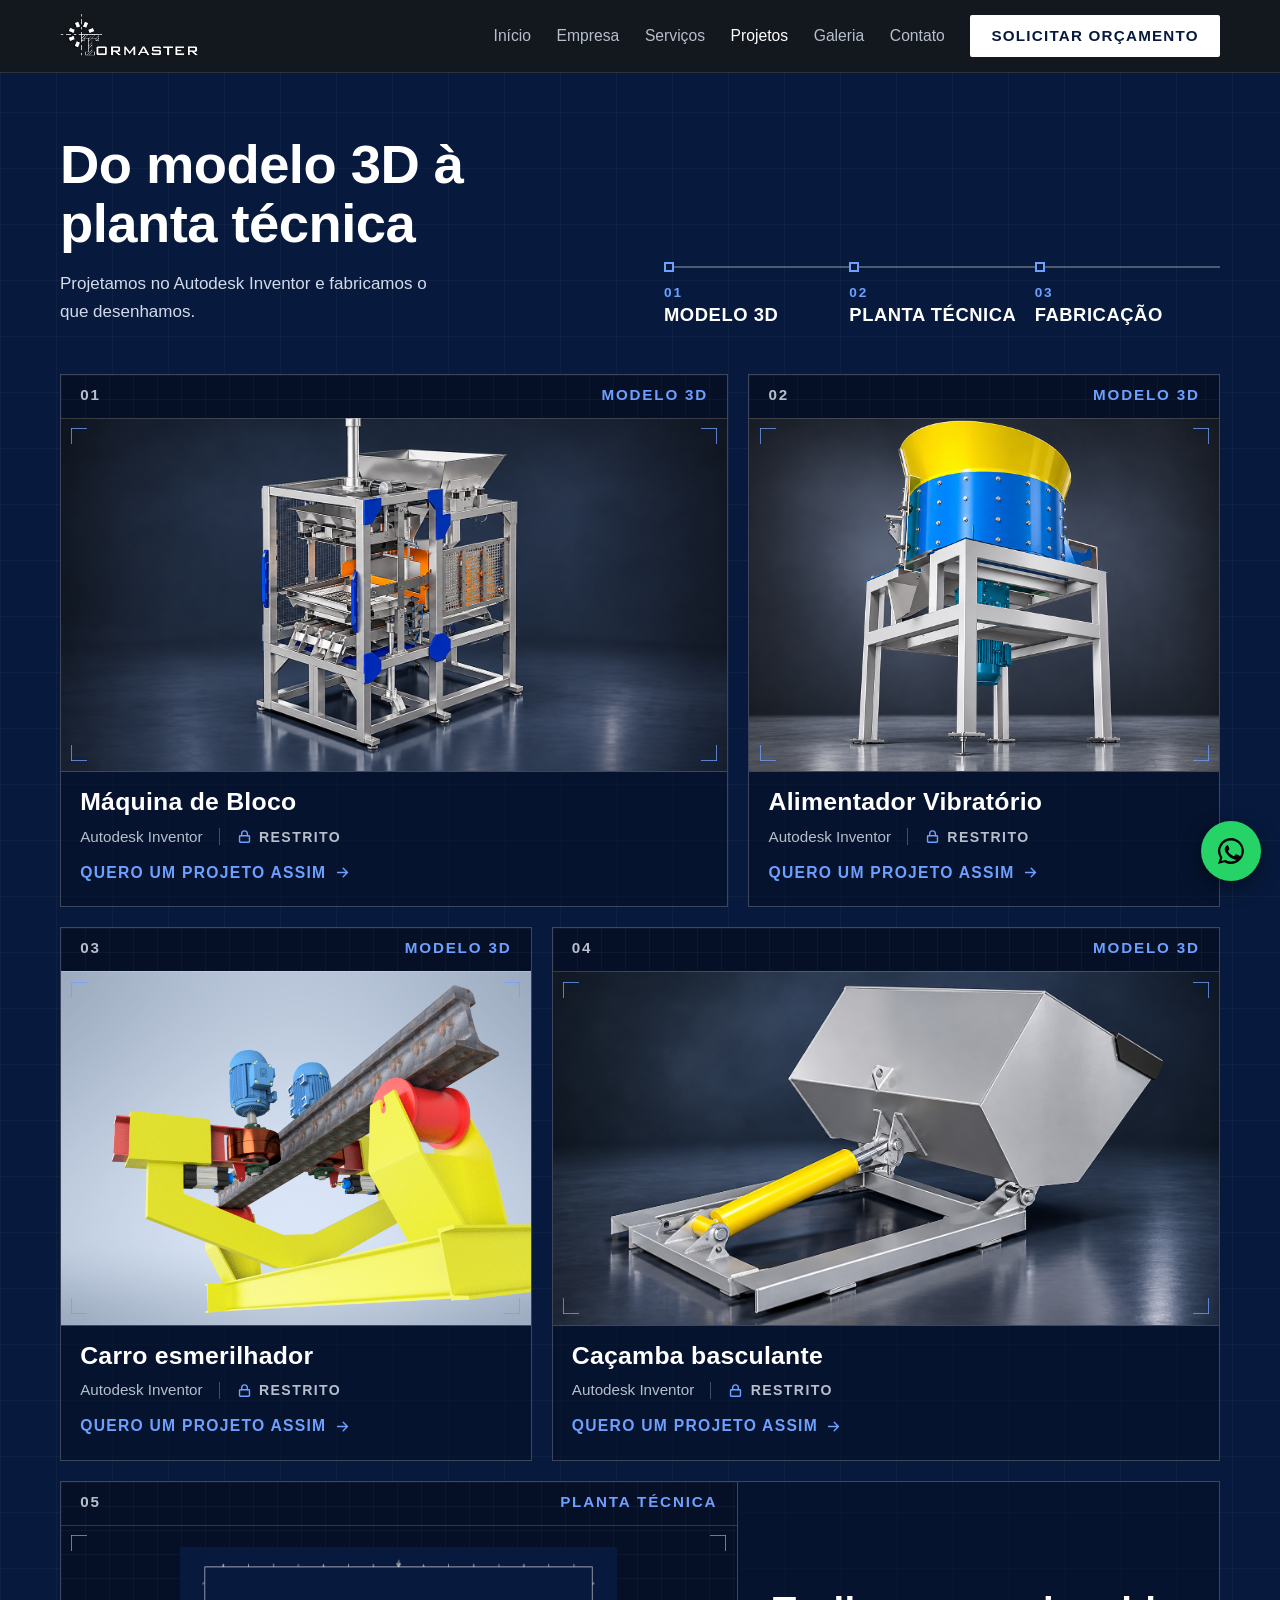
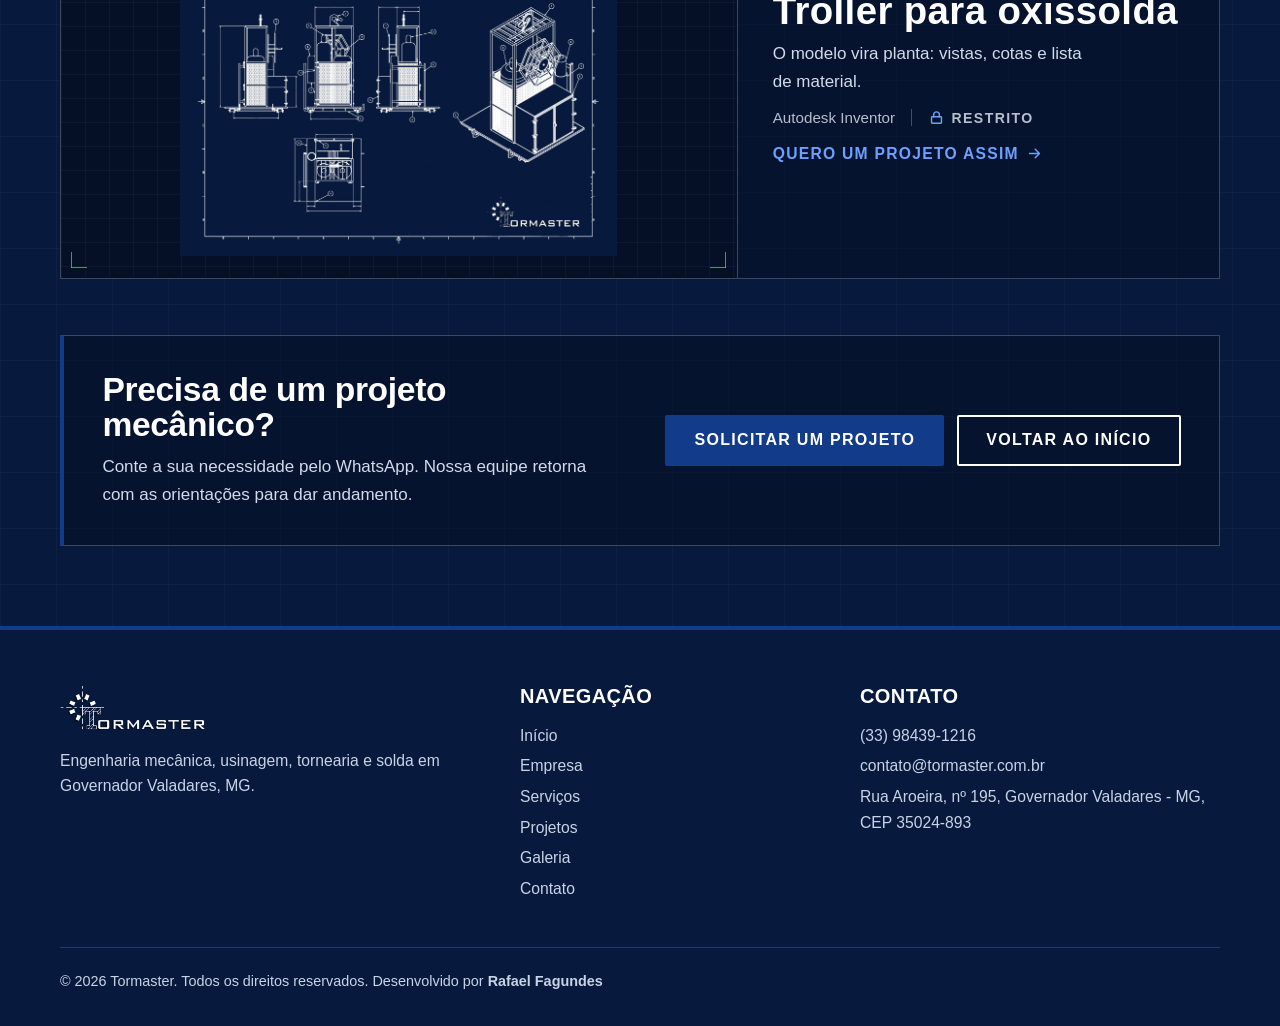
==== projetos.html @ 1d33e73b "fix: name projeto" ====
<!DOCTYPE html>
<html lang="pt-BR">

<head>
    <meta charset="utf-8">
    <meta name="viewport" content="width=device-width,initial-scale=1,viewport-fit=cover">
    <title>Projetos | TORMASTER</title>
    <meta name="description"
        content="Projetos mecânicos da Tormaster desenvolvidos no Autodesk Inventor, do modelo 3D à planta técnica e à fabricação. Veja exemplos e solicite o seu projeto pelo WhatsApp.">
    <meta name="robots" content="noimageindex">
    <meta name="theme-color" content="#0a1f44">
    <meta property="og:title" content="Projetos | TORMASTER">
    <meta property="og:description" content="Do modelo 3D à planta técnica: projetos mecânicos desenvolvidos e fabricados pela Tormaster em Governador Valadares, MG.">
    <meta property="og:type" content="website">
    <link rel="icon" href="favicon.ico?v=3" sizes="any">
    <link rel="icon" type="image/png" sizes="32x32" href="favicon-32.png?v=3">
    <link rel="apple-touch-icon" href="apple-touch-icon.png?v=3">
    <link rel="stylesheet" href="assets/style.css">
</head>

<body class="pg-proj">
    <header>
        <div class="wrap bar"><a class="logo" href="index.html" aria-label="TORMASTER, início"><img
                    src="assets/img/logo_tm.png" alt="TORMASTER" id="logoTM" class="logo-img" decoding="async"></a> <button class="burger"
                aria-label="Abrir menu" aria-expanded="false" aria-controls="menu"><span></span></button>
            <nav id="menu" aria-label="Principal">
                <ul>
                    <li><a href="index.html#inicio">Início</a></li>
                    <li><a href="index.html#empresa">Empresa</a></li>
                    <li><a href="index.html#servicos">Serviços</a></li>
                    <li><a href="projetos.html" aria-current="page" style="color:#fff">Projetos</a></li>
                    <li><a href="index.html#galeria">Galeria</a></li>
                    <li><a href="index.html#contato">Contato</a></li>
                    <li><a class="btn" href="https://wa.me/5533984391216" target="_blank" rel="noopener">Solicitar
                            orçamento</a></li>
                </ul>
            </nav>
        </div>
    </header>
    <main>
        <div class="wrap">
            <section class="abertura">
                <div>
                    <h1>Do modelo 3D à planta técnica</h1>
                    <p>Projetamos no Autodesk Inventor e fabricamos o que desenhamos.</p>
                </div>
                <ol class="etapas" aria-label="Etapas do projeto">
                    <li><span>01</span>Modelo 3D</li>
                    <li><span>02</span>Planta técnica</li>
                    <li><span>03</span>Fabricação</li>
                </ol>
            </section>

            <section class="vitrine" aria-label="Projetos desenvolvidos">
            <article class="pj larga" style="--i:0">
                <div class="vista cobre">
                    <img src="assets/projetos/maquina-processamento.png"
                        alt="Modelo 3D renderizado de uma máquina de processamento em aço inox, com funil, peneira vibratória e atuadores pneumáticos, em estrutura com cantoneiras azuis"
                        width="1672" height="941" decoding="async" draggable="false">
                    <span class="n">01</span>
                    <span class="tipo">Modelo 3D</span>
                    <span class="escudo"></span>
                </div>
                <div class="pj-info">
                    <h2>Máquina de Bloco</h2>
                    <p class="meta">Autodesk Inventor<span class="tranca"><svg viewBox="0 0 24 24" aria-hidden="true"><rect x="5" y="11" width="14" height="9" rx="1" /><path d="M8 11V8a4 4 0 0 1 8 0v3" /></svg>Restrito</span></p>
                    <a class="cta" href="https://wa.me/5533984391216?text=Ol%C3%A1%21%20Vi%20o%20projeto%20%22M%C3%A1quina%20de%20processamento%22%20no%20site%20da%20Tormaster%20e%20gostaria%20de%20um%20projeto%20parecido." target="_blank" rel="noopener">Quero um projeto assim<svg viewBox="0 0 24 24" aria-hidden="true"><path d="M5 12h14M13 6l6 6-6 6" /></svg></a>
                </div>
            </article>
            <article class="pj estreita" style="--i:1">
                <div class="vista cobre">
                    <img src="assets/projetos/alimentador-vibratorio.png"
                        alt="Modelo 3D renderizado de um alimentador vibratório: corpo azul com borda amarela sobre uma estrutura de aço, com motor elétrico embaixo"
                        width="1375" height="1144" decoding="async" draggable="false" style="object-position:center 25%">
                    <span class="n">02</span>
                    <span class="tipo">Modelo 3D</span>
                    <span class="escudo"></span>
                </div>
                <div class="pj-info">
                    <h2>Alimentador Vibratório</h2>
                    <p class="meta">Autodesk Inventor<span class="tranca"><svg viewBox="0 0 24 24" aria-hidden="true"><rect x="5" y="11" width="14" height="9" rx="1" /><path d="M8 11V8a4 4 0 0 1 8 0v3" /></svg>Restrito</span></p>
                    <a class="cta" href="https://wa.me/5533984391216?text=Ol%C3%A1%21%20Vi%20o%20projeto%20%22Alimentador%20vibrat%C3%B3rio%22%20no%20site%20da%20Tormaster%20e%20gostaria%20de%20um%20projeto%20parecido." target="_blank" rel="noopener">Quero um projeto assim<svg viewBox="0 0 24 24" aria-hidden="true"><path d="M5 12h14M13 6l6 6-6 6" /></svg></a>
                </div>
            </article>
            <article class="pj estreita" style="--i:2">
                <div class="vista cobre">
                    <img src="assets/projetos/carro-esmerilhador4.png"
                        alt="Modelo 3D renderizado do carro esmerilhador: estrutura amarela com dois motores elétricos azuis sobre um trilho de aço"
                        width="1600" height="1200" loading="lazy" decoding="async" draggable="false">
                    <span class="n">03</span>
                    <span class="tipo">Modelo 3D</span>
                    <span class="escudo"></span>
                </div>
                <div class="pj-info">
                    <h2>Carro esmerilhador</h2>
                    <p class="meta">Autodesk Inventor<span class="tranca"><svg viewBox="0 0 24 24" aria-hidden="true"><rect x="5" y="11" width="14" height="9" rx="1" /><path d="M8 11V8a4 4 0 0 1 8 0v3" /></svg>Restrito</span></p>
                    <a class="cta" href="https://wa.me/5533984391216?text=Ol%C3%A1%21%20Vi%20o%20projeto%20%22Carro%20esmerilhador%22%20no%20site%20da%20Tormaster%20e%20gostaria%20de%20um%20projeto%20parecido." target="_blank" rel="noopener">Quero um projeto assim<svg viewBox="0 0 24 24" aria-hidden="true"><path d="M5 12h14M13 6l6 6-6 6" /></svg></a>
                </div>
            </article>
            <article class="pj larga" style="--i:3">
                <div class="vista cobre">
                    <img src="assets/projetos/cacamba-basculante.png"
                        alt="Modelo 3D renderizado de uma caçamba basculante em aço inox, inclinada por um cilindro hidráulico amarelo sobre uma base de perfis"
                        width="1607" height="979" loading="lazy" decoding="async" draggable="false">
                    <span class="n">04</span>
                    <span class="tipo">Modelo 3D</span>
                    <span class="escudo"></span>
                </div>
                <div class="pj-info">
                    <h2>Caçamba basculante</h2>
                    <p class="meta">Autodesk Inventor<span class="tranca"><svg viewBox="0 0 24 24" aria-hidden="true"><rect x="5" y="11" width="14" height="9" rx="1" /><path d="M8 11V8a4 4 0 0 1 8 0v3" /></svg>Restrito</span></p>
                    <a class="cta" href="https://wa.me/5533984391216?text=Ol%C3%A1%21%20Vi%20o%20projeto%20%22Ca%C3%A7amba%20basculante%22%20no%20site%20da%20Tormaster%20e%20gostaria%20de%20um%20projeto%20parecido." target="_blank" rel="noopener">Quero um projeto assim<svg viewBox="0 0 24 24" aria-hidden="true"><path d="M5 12h14M13 6l6 6-6 6" /></svg></a>
                </div>
            </article>
            <article class="pj destaque" style="--i:4">
                <div class="vista contem">
                    <img src="assets/projetos/trole-desenho.jpg"
                        alt="Folha de desenho técnico de um troller para oxissolda, com os dados reservados"
                        width="1100" height="777" loading="lazy" decoding="async" draggable="false">
                    <span class="n">05</span>
                    <span class="tipo">Planta técnica</span>
                    <span class="escudo"></span>
                </div>
                <div class="pj-info">
                    <h2>Troller para oxissolda</h2>
                    <p class="txt">O modelo vira planta: vistas, cotas e lista de material.</p>
                    <p class="meta">Autodesk Inventor<span class="tranca"><svg viewBox="0 0 24 24" aria-hidden="true"><rect x="5" y="11" width="14" height="9" rx="1" /><path d="M8 11V8a4 4 0 0 1 8 0v3" /></svg>Restrito</span></p>
                    <a class="cta" href="https://wa.me/5533984391216?text=Ol%C3%A1%21%20Vi%20o%20projeto%20%22Troller%20para%20oxissolda%22%20no%20site%20da%20Tormaster%20e%20gostaria%20de%20um%20projeto%20parecido." target="_blank" rel="noopener">Quero um projeto assim<svg viewBox="0 0 24 24" aria-hidden="true"><path d="M5 12h14M13 6l6 6-6 6" /></svg></a>
                </div>
            </article>
            </section>

            <section class="pedido">
                <div>
                    <h2>Precisa de um projeto mecânico?</h2>
                    <p>Conte a sua necessidade pelo WhatsApp. Nossa equipe retorna com as orientações para dar andamento.</p>
                </div>
                <div class="acoes"><a class="btn azul"
                        href="https://wa.me/5533984391216?text=Ol%C3%A1!%20Gostaria%20de%20solicitar%20um%20projeto%20mec%C3%A2nico."
                        target="_blank" rel="noopener">Solicitar um projeto</a> <a class="btn vazio"
                        href="index.html">Voltar ao início</a></div>
            </section>
        </div>
    </main>
    <footer>
        <div class="wrap">
            <div class="rod">
                <div><a class="logo" href="index.html" aria-label="TORMASTER, início"><img src="assets/img/logo_tm.png" alt="TORMASTER" class="logo-img" loading="lazy" decoding="async"></a>
                    <p style="margin-top:1rem">Engenharia mecânica, usinagem, tornearia e solda em Governador Valadares,
                        MG.</p>
                </div>
                <div>
                    <h3>Navegação</h3>
                    <ul>
                        <li><a href="index.html#inicio">Início</a></li>
                        <li><a href="index.html#empresa">Empresa</a></li>
                        <li><a href="index.html#servicos">Serviços</a></li>
                        <li><a href="projetos.html">Projetos</a></li>
                        <li><a href="index.html#galeria">Galeria</a></li>
                        <li><a href="index.html#contato">Contato</a></li>
                    </ul>
                </div>
                <div>
                    <h3>Contato</h3>
                    <ul>
                        <li><a href="tel:+5533984391216">(33) 98439-1216</a></li>
                        <li><a href="mailto:contato@tormaster.com.br">contato@tormaster.com.br</a></li>
                        <li>Rua Aroeira, nº 195, Governador Valadares - MG, CEP 35024-893</li>
                    </ul>
                </div>
            </div>
            <div class="dir">© <span id="ano">2026</span> Tormaster. Todos os direitos reservados. Desenvolvido por <a
                    href="https://fagundes.dev.br" target="_blank" rel="noopener"><strong>Rafael Fagundes</strong></a>
            </div>
        </div>
    </footer><a class="flut" href="https://wa.me/5533984391216" target="_blank" rel="noopener"
        aria-label="Conversar pelo WhatsApp"><svg viewBox="0 0 32 32" aria-hidden="true">
            <path
                d="M16 3a13 13 0 0 0-11 19.8L3 29l6.4-1.7A13 13 0 1 0 16 3zm0 2.4a10.6 10.6 0 1 1-5.4 19.7l-.4-.2-3.8 1 1-3.7-.3-.4A10.6 10.6 0 0 1 16 5.4zm-4 5.3c-.3 0-.7.1-1 .5-.4.4-1.300 1.300-1.300 3.100s1.300 3.600 1.500 3.800c.2.300 2.600 4.100 6.400 5.600 3.200 1.200 3.800 1 4.500.9.700-.1 2.200-.9 2.500-1.800.3-.9.3-1.600.2-1.800-.1-.2-.4-.3-.8-.5l-2.600-1.200c-.3-.1-.6-.2-.9.200l-1.100 1.400c-.2.300-.5.300-.9.100-.4-.2-1.700-.6-3.200-2-1.200-1-2-2.300-2.200-2.700-.2-.4 0-.6.200-.8l.6-.7c.2-.2.200-.4.400-.6.100-.3.100-.5 0-.7l-1.200-2.900c-.3-.7-.6-.6-.9-.6z" />
        </svg></a>
    <script>
        // Menu mobile
        const nav = document.getElementById('menu'), bg = document.querySelector('.burger');
        bg.onclick = () => bg.setAttribute('aria-expanded', nav.classList.toggle('aberto'));
        nav.querySelectorAll('a').forEach(a => a.addEventListener('click', () => {
            nav.classList.remove('aberto'); bg.setAttribute('aria-expanded', 'false');
        }));

        // Ano no rodapé
        document.getElementById('ano').textContent = new Date().getFullYear();

        // Proteção das imagens do projeto: bloqueia menu de contexto, arrastar, seleção e atalhos de salvar/imprimir
        document.querySelectorAll('.vista').forEach(box => ['contextmenu', 'dragstart', 'selectstart', 'copy'].forEach(ev => box.addEventListener(ev, e => e.preventDefault())));
        document.addEventListener('keydown', e => {
            if ((e.ctrlKey || e.metaKey) && ['s', 'p', 'u'].includes(e.key.toLowerCase())) e.preventDefault();
        });
    </script>
</body>

</html>
---- assets/style.css ----
:root {
    --azul: #0a2a66;
    --azul2: #123b8a;
    --azul-escuro: #071a3d;
    --chumbo: #15181d;
    --chumbo2: #1d2128;
    --linha: #2c323c;
    --branco: #FFFFFF;
    --suave: #b7bfcc;
    --wpp: #25d366;
    color-scheme: dark;
    box-sizing: border-box;
    padding-top: env(safe-area-inset-top, 0);
    padding-bottom: env(safe-area-inset-bottom, 0)
}

html {
    scroll-behavior: smooth;
    scroll-padding-top: calc(76px + env(safe-area-inset-top, 0px))
}

*,
::after,
::before {
    box-sizing: inherit
}

body {
    margin: 0;
    background: var(--chumbo);
    color: var(--branco);
    font: 400 1.0625rem/1.65 Barlow, "Segoe UI", Roboto, Arial, sans-serif;
    -webkit-font-smoothing: antialiased;
    overflow-x: clip
}

.logo,
h1,
h2,
h3 {
    font-family: "Barlow Condensed", "Arial Narrow", Impact, sans-serif;
    text-transform: uppercase;
    letter-spacing: .02em;
    line-height: 1.05;
    margin: 0
}

a {
    color: inherit
}

:focus-visible {
    outline: #6ea0ff solid 3px;
    outline-offset: 3px
}

.wrap {
    width: min(1160px, 100% - 2.5rem);
    margin-inline: auto
}

section {
    padding: 5.5rem 0
}

.btn {
    display: inline-flex;
    align-items: center;
    gap: .6rem;
    padding: .95rem 1.7rem;
    font: 700 1rem/1 "Barlow Condensed", "Arial Narrow", sans-serif;
    text-transform: uppercase;
    letter-spacing: .08em;
    text-decoration: none;
    border: 2px solid var(--branco);
    color: var(--azul-escuro);
    background: var(--branco);
    border-radius: 2px;
    cursor: pointer;
    transition: background .2s, color .2s
}

.btn:hover {
    background: 0 0;
    color: var(--branco)
}

.btn.azul {
    background: var(--azul2);
    border-color: var(--azul2);
    color: var(--branco)
}

.btn.azul:hover {
    background: 0 0;
    border-color: var(--branco)
}

.btn.vazio {
    background: 0 0;
    color: var(--branco)
}

.btn.vazio:hover {
    background: var(--branco);
    color: var(--azul-escuro)
}

header {
    position: fixed;
    inset: 0 0 auto;
    z-index: 50;
    padding-top: env(safe-area-inset-top, 0);
    background: rgba(21, 24, 29, .92);
    backdrop-filter: blur(8px);
    border-bottom: 1px solid var(--linha)
}


.bar {
    display: flex;
    align-items: center;
    justify-content: space-between;
    height: 72px
}

/* Logomarca: dimensionada pela altura, sem depender da largura do contêiner */
.bar {
    gap: 1rem
}

.bar .logo {
    flex: 0 1 auto;
    min-width: 0
}

.logo-img,
#logoTM {
    display: block;
    height: clamp(30px, 4.2vw, 44px);
    width: auto;
    max-width: min(62vw, 260px);
    object-fit: contain
}

footer .logo-img {
    height: clamp(34px, 3.6vw, 46px)
}

.placa .logo-placa {
    height: clamp(36px, 4vw, 52px);
    max-width: 100%
}

nav ul {
    display: flex;
    gap: clamp(1rem, 2vw, 2rem);
    list-style: none;
    margin: 0;
    padding: 0;
    align-items: center
}

nav a {
    text-decoration: none;
    font-weight: 500;
    font-size: .98rem;
    color: var(--suave);
    transition: color .2s
}

nav a:hover {
    color: var(--branco)
}

nav .btn {
    color: var(--azul-escuro);
    padding: .7rem 1.2rem;
    font-size: .95rem
}

nav .btn:hover {
    color: var(--branco)
}

.burger {
    display: none;
    background: 0 0;
    border: 1px solid var(--linha);
    color: var(--branco);
    width: 46px;
    height: 46px;
    border-radius: 2px;
    cursor: pointer
}

.burger span,
.burger span::after,
.burger span::before {
    display: block;
    width: 20px;
    height: 2px;
    background: currentColor;
    margin: auto;
    position: relative
}

.burger span::after,
.burger span::before {
    content: "";
    position: absolute;
    left: 0
}

.burger span::before {
    top: -6px
}

.burger span::after {
    top: 6px
}

#inicio {
    min-height: min(100svh, 780px);
    display: grid;
    align-items: center;
    padding: 8rem 0 4.5rem;
    background-color: var(--azul-escuro);
    background-image: linear-gradient(rgba(255, 255, 255, .035) 1px, transparent 1px), linear-gradient(90deg, rgba(255, 255, 255, .035) 1px, transparent 1px);
    background-size: 56px 56px;
    border-bottom: 1px solid var(--linha)
}

.hero-g {
    display: grid;
    grid-template-columns: minmax(0, 1.1fr) minmax(0, .9fr);
    gap: 3.5rem;
    align-items: center
}

#inicio h1 {
    font-family: Barlow, "Segoe UI", Roboto, Arial, sans-serif;
    text-transform: none;
    font-size: clamp(2rem, 3.8vw, 3.1rem);
    font-weight: 700;
    line-height: 1.12;
    letter-spacing: -.015em
}

#inicio h1 span {
    display: block;
    color: var(--suave);
    font-weight: 500
}

#inicio p {
    max-width: 46ch;
    font-size: 1.1rem;
    color: #d3dbea;
    margin: 1.3rem 0 2rem
}

#inicio p .m {
    display: none
}

.hero-cta {
    display: flex;
    flex-wrap: wrap;
    gap: .8rem
}

.tags {
    display: flex;
    flex-wrap: wrap;
    gap: .4rem 1.6rem;
    margin: 2.6rem 0 0;
    padding: 1.1rem 0 0;
    border-top: 1px solid #1f3a73;
    list-style: none;
    color: var(--suave);
    font-size: .95rem
}

.desenho {
    width: 100%;
    height: auto;
    stroke: #fff;
    fill: none;
    stroke-width: 1.4;
    stroke-linejoin: round
}

.desenho .fino {
    stroke-opacity: .5;
    stroke-width: 1
}

.desenho text {
    fill: #fff;
    stroke: none;
    font-family: Barlow, "Segoe UI", Arial, sans-serif
}

/* único efeito: o desenho é traçado uma vez ao carregar */
.desenho .tr {
    stroke-dasharray: 1;
    animation: traca 2.2s cubic-bezier(.6, 0, .2, 1) backwards
}

.desenho .fino,
.desenho .cota {
    animation: aparece .8s 1.2s backwards
}

@keyframes traca {
    from {
        stroke-dashoffset: 1
    }
}

@keyframes aparece {
    from {
        opacity: 0
    }
}

@media(max-width:900px) {
    .hero-g {
        grid-template-columns: minmax(0, 1fr);
        gap: 2rem
    }

    #inicio {
        padding: 6.5rem 0 3rem;
        min-height: 0
    }

    #inicio p {
        font-size: 1.05rem;
        margin: 1rem 0 1.6rem
    }

    #inicio p .d,
    .hero-cta .vazio,
    .tags {
        display: none
    }

    #inicio p .m {
        display: inline
    }

    .hero-cta .btn {
        width: 100%;
        justify-content: center
    }

    .desenho {
        max-width: 480px
    }
}

.tit {
    margin-bottom: 3rem;
    max-width: 640px
}

.tit h2 {
    font-size: clamp(1.8rem, 3.2vw, 2.5rem);
    font-weight: 700
}

.tit h2::after {
    content: "";
    display: block;
    width: 64px;
    height: 4px;
    background: var(--azul2);
    margin-top: 1rem
}

#empresa {
    background: var(--chumbo2);
    border-block: 1px solid var(--linha)
}

.cols {
    display: grid;
    grid-template-columns: 1.1fr .9fr;
    gap: 4rem;
    align-items: center
}

.cols p {
    color: var(--suave);
    max-width: 60ch
}

.cols p:first-of-type {
    color: var(--branco);
    font-size: 1.2rem
}

.placa {
    border: 1px solid var(--linha);
    background: var(--azul-escuro);
    padding: 2.2rem;
    position: relative
}

.placa::before {
    content: "";
    position: absolute;
    inset: 10px;
    border: 1px solid var(--azul2);
    pointer-events: none
}

.placa b {
    font: 800 2.6rem/1 "Barlow Condensed", sans-serif;
    letter-spacing: .1em;
    display: block
}

.placa span {
    color: var(--suave);
    display: block;
    margin-top: .8rem
}

.grade {
    display: grid;
    grid-template-columns: repeat(5, 1fr);
    gap: 1.25rem
}

.card {
    background: var(--chumbo2);
    border: 1px solid var(--linha);
    padding: 2rem 1.6rem;
    transition: border-color .2s, transform .2s
}

.card:hover {
    border-color: var(--azul2);
    transform: translateY(-4px)
}

.card svg {
    width: 48px;
    height: 48px;
    color: var(--branco);
    stroke: currentColor;
    transition: color .3s, filter .3s;
    fill: none;
    stroke-width: 1.6;
    stroke-linecap: round;
    stroke-linejoin: round;
    margin-bottom: 1.3rem
}

.card h3 {
    font-size: 1.6rem;
    font-weight: 700;
    margin-bottom: .6rem
}

.card p {
    margin: 0;
    color: var(--suave);
    font-size: 1rem
}

/* Serviços: ícones animados. Mexem sozinhos; no hover o cartão "acende" */
@keyframes giro {
    to {
        transform: rotate(360deg)
    }
}

@keyframes rola {
    to {
        transform: translateY(4.67px)
    }
}

@keyframes avanca {
    from {
        transform: translateX(-12px)
    }

    to {
        transform: translateX(4px)
    }
}

@keyframes faisca {
    0% {
        opacity: 1;
        transform: translateY(0)
    }

    100% {
        opacity: 0;
        transform: translateY(-7px)
    }
}

@keyframes pulsa {
    from {
        opacity: .6;
        transform: scale(.65)
    }

    to {
        opacity: 1;
        transform: scale(1.3)
    }
}

@keyframes traco {
    0% {
        stroke-dashoffset: 1;
        opacity: 0
    }

    4% {
        opacity: 1
    }

    35%,
    80% {
        stroke-dashoffset: 0;
        opacity: 1
    }

    96% {
        opacity: 1
    }

    100% {
        stroke-dashoffset: -1;
        opacity: 0
    }
}

.ico-fresa .fresa {
    transform-origin: 24px 24px;
    animation: giro 12s linear infinite
}

.ico-torno .rolo {
    animation: rola 1.1s linear infinite
}

.ico-torno .bit {
    animation: avanca 5s ease-in-out infinite alternate
}

.ico-solda .sp {
    animation: faisca 1.3s ease-out infinite;
    animation-delay: var(--d)
}

.ico-solda .arco {
    transform-box: fill-box;
    transform-origin: center;
    animation: pulsa .5s ease-in-out infinite alternate
}

.ico-eng .a {
    transform-origin: 18.1px 19.2px;
    animation: giro 18s linear infinite
}

.ico-eng .b {
    transform-origin: 31.9px 30.8px;
    animation: giro 14.4s linear infinite reverse
}

.ico-proj .tr {
    stroke-dasharray: 1;
    stroke-linecap: butt;
    animation: traco 7s ease-in-out infinite
}

.ico-proj .t2 {
    animation-delay: .5s
}

.ico-proj .t3 {
    animation-delay: 1s
}

/* Serviços: entrada animada dos cards ao rolar (estilo tema WordPress) */
.grade .card {
    position: relative;
    overflow: hidden;
    transition: transform .4s, border-color .3s, background .3s, box-shadow .3s
}

.grade .card:nth-child(1) { --d: 0s }
.grade .card:nth-child(2) { --d: .12s }
.grade .card:nth-child(3) { --d: .24s }
.grade .card:nth-child(4) { --d: .36s }
.grade .card:nth-child(5) { --d: .48s }

.grade .card.rev {
    opacity: 0;
    transform: none
}

.grade .card.rev.on {
    opacity: 1;
    animation-duration: 1s;
    animation-delay: var(--d);
    animation-timing-function: cubic-bezier(.22, 1, .36, 1);
    animation-fill-mode: backwards
}

.grade .card:nth-child(1).on { animation-name: entraEsq }
.grade .card:nth-child(2).on { animation-name: entraZoom }
.grade .card:nth-child(3).on { animation-name: entraGira }
.grade .card:nth-child(4).on { animation-name: entraSalta }
.grade .card:nth-child(5).on { animation-name: entraDir }

@keyframes entraEsq {
    from { opacity: 0; transform: translateX(-70px) rotate(-5deg) }
}

@keyframes entraDir {
    from { opacity: 0; transform: translateX(70px) rotate(5deg) }
}

@keyframes entraZoom {
    from { opacity: 0; transform: scale(.55) }
}

@keyframes entraGira {
    from { opacity: 0; transform: perspective(800px) rotateX(-75deg) translateY(30px) }
}

@keyframes entraSalta {
    0% { opacity: 0; transform: translateY(90px) }
    60% { opacity: 1; transform: translateY(-16px) }
    80% { transform: translateY(6px) }
}

/* ícone com "pop" e textos subindo logo depois do card */
.grade .card.on svg {
    animation: pop .8s cubic-bezier(.34, 1.56, .64, 1) backwards;
    animation-delay: calc(var(--d) + .45s)
}

.grade .card.on h3,
.grade .card.on p {
    animation: sobe .7s cubic-bezier(.22, 1, .36, 1) backwards
}

.grade .card.on h3 { animation-delay: calc(var(--d) + .6s) }
.grade .card.on p { animation-delay: calc(var(--d) + .75s) }

@keyframes pop {
    from { opacity: 0; transform: scale(.2) rotate(-90deg) }
}

@keyframes sobe {
    from { opacity: 0; transform: translateY(16px) }
}

/* barra azul que cresce no topo + brilho que atravessa o card */
.grade .card::before {
    content: "";
    position: absolute;
    inset: 0 0 auto;
    height: 3px;
    background: linear-gradient(90deg, var(--azul2), #6ea0ff);
    transform: scaleX(0);
    transform-origin: left;
    transition: transform .5s
}

.grade .card.on::before {
    transform: scaleX(.22);
    transition-delay: calc(var(--d) + .5s)
}

.grade .card.on:hover::before {
    transform: scaleX(1);
    transition-delay: 0s
}

.grade .card::after {
    content: "";
    position: absolute;
    top: 0;
    left: 0;
    width: 40%;
    height: 100%;
    background: linear-gradient(100deg, transparent, rgba(255, 255, 255, .14), transparent);
    transform: translateX(-160%) skewX(-20deg);
    pointer-events: none
}

.grade .card.on::after {
    animation: brilho 1.2s ease-out backwards;
    animation-delay: calc(var(--d) + .8s)
}

.grade .card.on:hover::after {
    animation: brilho2 .9s ease-out
}

@keyframes brilho {
    from { transform: translateX(-160%) skewX(-20deg) }
    to { transform: translateX(420%) skewX(-20deg) }
}

@keyframes brilho2 {
    from { transform: translateX(-160%) skewX(-20deg) }
    to { transform: translateX(420%) skewX(-20deg) }
}

@media(max-width:960px) {
    .grade .card:nth-child(n) { --d: 0s }
}

.grade .card.on:hover {
    transform: translateY(-4px);
    background: #19212d;
    box-shadow: 0 0 0 1px rgba(110, 160, 255, .35), 0 14px 34px rgba(18, 59, 138, .35)
}

.card:hover svg {
    color: #6ea0ff;
    filter: drop-shadow(0 0 6px rgba(110, 160, 255, .75))
}

#projetos {
    background: var(--azul-escuro);
    border-block: 1px solid #1f3a73
}

.proj {
    display: grid;
    grid-template-columns: minmax(0, 1fr) minmax(0, .8fr);
    gap: 4rem;
    align-items: center
}

.proj p {
    color: #d3dbea;
    max-width: 54ch;
    margin: 0 0 1.8rem;
    font-size: 1.1rem
}

.entregas {
    list-style: none;
    margin: 0 0 2.2rem;
    padding: 0;
    display: grid;
    gap: 1rem
}

.entregas li {
    position: relative;
    padding: 0 0 1rem 2rem;
    border-bottom: 1px solid #1f3a73
}

.entregas li::before {
    content: "";
    position: absolute;
    left: 0;
    top: .72em;
    width: .95rem;
    height: 2px;
    background: #6ea0ff
}

.entregas b {
    display: block;
    font-weight: 600
}

.entregas small {
    display: block;
    color: var(--suave);
    font-size: .95rem
}

.comp {
    position: relative;
    aspect-ratio: 3/4;
    overflow: hidden;
    border: 1px solid #1f3a73;
    background: #050f26;
    --p: 50%;
    user-select: none
}

.comp img {
    position: absolute;
    inset: 0;
    width: 100%;
    height: 100%;
    object-fit: cover;
    display: block;
    pointer-events: none
}

.comp .topo {
    clip-path: inset(0 calc(100% - var(--p)) 0 0)
}

.alca {
    position: absolute;
    top: 0;
    bottom: 0;
    left: var(--p);
    width: 2px;
    background: #fff;
    transform: translateX(-1px);
    pointer-events: none
}

.alca::after {
    content: "\2039 \203A";
    position: absolute;
    top: 50%;
    left: 50%;
    width: 46px;
    height: 46px;
    margin: -23px;
    border-radius: 50%;
    background: var(--azul2);
    border: 2px solid #fff;
    display: grid;
    place-items: center;
    font: 700 1.4rem/1 Arial, sans-serif;
    color: #fff;
    box-shadow: 0 4px 14px rgba(0, 0, 0, .5)
}

.comp input {
    position: absolute;
    inset: 0;
    width: 100%;
    height: 100%;
    margin: 0;
    opacity: 0;
    cursor: ew-resize;
    touch-action: pan-y
}

.comp:focus-within {
    outline: #6ea0ff solid 3px;
    outline-offset: 3px
}

.tg {
    position: absolute;
    bottom: .8rem;
    padding: .4rem .7rem;
    background: rgba(7, 26, 61, .9);
    border: 1px solid #1f3a73;
    font: 700 .85rem/1 "Barlow Condensed", "Arial Narrow", sans-serif;
    letter-spacing: .1em;
    text-transform: uppercase;
    pointer-events: none
}

.tg.e {
    left: .8rem
}

.tg.d {
    right: .8rem
}

.leg {
    color: var(--suave);
    font-size: .92rem;
    margin: .9rem 0 0
}

.specs {
    display: grid;
    grid-template-columns: repeat(3, minmax(0, 1fr));
    gap: 1.25rem;
    margin-top: 4rem
}

.specs div {
    border: 1px solid #1f3a73;
    background: rgba(255, 255, 255, .03);
    padding: 1.6rem
}

.specs b {
    display: block;
    font: 700 3.2rem/1 "Barlow Condensed", "Arial Narrow", sans-serif
}

.specs b small {
    font-size: 1.4rem;
    margin-left: .4rem;
    color: var(--suave);
    font-weight: 500
}

.specs span {
    display: block;
    margin-top: .6rem;
    color: var(--suave);
    font-size: .98rem
}

@media(max-width:900px) {
    .proj {
        grid-template-columns: minmax(0, 1fr);
        gap: 2.5rem
    }

    .comp {
        max-width: 520px
    }

    .specs {
        grid-template-columns: minmax(0, 1fr);
        margin-top: 3rem
    }
}

#galeria {
    background: var(--chumbo2);
    border-block: 1px solid var(--linha)
}

/* Galeria: mosaico em linhas (cada foto na sua proporção) */
.mosaico {
    --h: clamp(110px, 16vw, 240px);
    display: flex;
    flex-wrap: wrap;
    gap: .4rem
}

.mosaico::after {
    content: "";
    flex-grow: 1000000
}

.mosaico .foto {
    flex-grow: calc(var(--r) * 100);
    flex-basis: calc(var(--r) * var(--h));
    min-width: 0;
    display: block;
    margin: 0;
    padding: 0;
    border: 1px solid var(--linha);
    border-radius: 2px;
    background: var(--azul-escuro);
    line-height: 0;
    overflow: hidden;
    cursor: zoom-in
}

.mosaico .foto[hidden],
.gal-mais [hidden] {
    display: none
}

.mosaico .foto img {
    display: block;
    width: 100%;
    height: auto
}

.gal-mais {
    display: flex;
    justify-content: center;
    margin-top: 2rem
}

/* Visualizador de fotos */
#visor {
    position: fixed;
    inset: 0;
    width: 100%;
    height: 100%;
    max-width: none;
    max-height: none;
    margin: 0;
    background: #05080e
}

#visor[open] {
    display: grid;
    grid-template-rows: minmax(0, 1fr) auto
}

#visor::backdrop {
    background: #05080e
}

#visor .palco {
    position: relative;
    min-height: 0;
    margin: clamp(.5rem, 2vw, 1.75rem) clamp(.5rem, 2vw, 1.75rem) 0;
    touch-action: pan-y
}

/* a foto preenche a área e se ajusta por inteiro (object-fit), qualquer que seja o tamanho do arquivo */
#visor .palco img {
    position: absolute;
    inset: 0;
    width: 100%;
    height: 100%;
    max-width: none;
    max-height: none;
    object-fit: contain;
    background: none;
    user-select: none;
    -webkit-user-drag: none
}

#visor .barra {
    display: flex;
    align-items: center;
    justify-content: space-between;
    gap: 1rem;
    padding: .75rem clamp(.5rem, 2vw, 1.75rem) calc(.75rem + env(safe-area-inset-bottom, 0px))
}

#visor .contagem {
    color: var(--suave);
    font-size: .95rem;
    font-variant-numeric: tabular-nums
}

#visor .controles {
    display: flex;
    gap: .25rem
}

#visor .controles button {
    display: grid;
    place-items: center;
    width: 44px;
    height: 44px;
    padding: 0;
    background: 0 0;
    color: var(--branco);
    border: 1px solid var(--linha);
    border-radius: 2px;
    cursor: pointer;
    transition: background .2s
}

#visor .controles button:hover {
    background: var(--chumbo2)
}

#visor .controles svg {
    width: 20px;
    height: 20px;
    fill: none;
    stroke: currentColor;
    stroke-width: 2;
    stroke-linecap: round;
    stroke-linejoin: round
}

#visor .controles .sep {
    width: .75rem
}

dialog {
    border: 0;
    background: 0 0;
    padding: 0;
    max-width: min(1280px, 96vw);
    color: var(--branco)
}

dialog::backdrop {
    background: rgba(5, 8, 14, .9)
}

dialog img {
    width: 100%;
    max-height: 82vh;
    object-fit: contain;
    display: block;
    background: var(--azul-escuro)
}

dialog .x {
    position: absolute;
    top: .6rem;
    right: .6rem;
    width: 44px;
    height: 44px;
    border: 0;
    border-radius: 2px;
    background: var(--branco);
    color: var(--azul-escuro);
    font-size: 1.5rem;
    cursor: pointer
}

.nota {
    color: var(--suave);
    font-size: .95rem;
    margin-top: 1.2rem
}

.contato {
    display: grid;
    grid-template-columns: 1fr 1.2fr;
    gap: 3rem
}

.lista {
    list-style: none;
    margin: 0 0 2rem;
    padding: 0;
    display: grid;
    gap: 1.4rem
}

.lista li {
    display: grid;
    grid-template-columns: 28px 1fr;
    gap: 1rem;
    align-items: start
}

.lista svg {
    width: 26px;
    height: 26px;
    stroke: #6ea0ff;
    fill: none;
    stroke-width: 1.8;
    stroke-linecap: round;
    stroke-linejoin: round;
    margin-top: .2rem
}

.lista small {
    display: block;
    color: var(--suave);
    font-size: .9rem
}

.lista a {
    text-decoration: none;
    overflow-wrap: anywhere
}

.lista a:hover {
    text-decoration: underline
}

.acoes {
    display: flex;
    flex-wrap: wrap;
    gap: .8rem
}

.mapa {
    border: 1px solid var(--linha);
    min-height: 380px;
    background: var(--azul-escuro)
}

.mapa iframe {
    width: 100%;
    height: 100%;
    min-height: 380px;
    border: 0;
    display: block
}

footer {
    background: var(--azul-escuro);
    padding: 3.5rem 0 2rem;
    border-top: 4px solid var(--azul2)
}

.rod {
    display: grid;
    grid-template-columns: 1.4fr 1fr 1.2fr;
    gap: 2.5rem
}

footer h3 {
    font-size: 1.25rem;
    margin-bottom: 1rem
}

footer li,
footer p {
    color: #c9d3e6;
    font-size: .98rem;
    margin: .3rem 0
}

footer ul {
    list-style: none;
    padding: 0;
    margin: 0
}

footer a {
    text-decoration: none
}

footer a:hover {
    text-decoration: underline
}

.dir {
    margin-top: 2.5rem;
    padding-top: 1.4rem;
    border-top: 1px solid #1f3a73;
    color: #c9d3e6;
    font-size: .9rem
}

.flut {
    position: fixed;
    right: 1.2rem;
    bottom: calc(1.2rem + env(safe-area-inset-bottom, 0px));
    z-index: 60;
    width: 60px;
    height: 60px;
    border-radius: 50%;
    background: var(--wpp);
    display: grid;
    place-items: center;
    box-shadow: 0 6px 20px rgba(0, 0, 0, .45);
    transition: transform .2s
}

.flut:hover {
    transform: scale(1.08)
}

.flut svg {
    width: 32px;
    height: 32px;

}

.rev {
    opacity: 0;
    transform: translateY(18px);
    transition: opacity .7s, transform .7s
}

.rev.on {
    opacity: 1;
    transform: none
}



@media(max-width:960px) {
    .grade {
        grid-template-columns: repeat(2, minmax(0, 1fr))
    }

    .cols,
    .contato {
        grid-template-columns: minmax(0, 1fr);
        gap: 2.5rem
    }

    .rod {
        grid-template-columns: repeat(2, minmax(0, 1fr))
    }
}

@media(max-width:1020px) {
    .burger {
        display: block
    }

    nav {
        position: absolute;
        top: 100%;
        left: 0;
        right: 0;
        background: var(--chumbo);
        border-bottom: 1px solid var(--linha);
        display: none
    }

    nav.aberto {
        display: block
    }

    nav ul {
        flex-direction: column;
        align-items: stretch;
        gap: 0;
        padding: .5rem 1.25rem 1.25rem
    }

    nav li a {
        display: block;
        padding: .9rem 0;
        border-bottom: 1px solid var(--linha)
    }

    nav li:last-child a {
        border: 2px solid var(--branco);
        text-align: center;
        margin-top: 1rem
    }
}

@media(max-width:600px) {
    section {
        padding: 4rem 0
    }

    .grade,
    .rod {
        grid-template-columns: minmax(0, 1fr)
    }

    .mapa,
    .mapa iframe {
        min-height: 300px
    }

    footer {
        padding-bottom: 6rem
    }

    .lista a,
    footer a {
        display: inline-block;
        padding: .65rem 0
    }

    .logo {
        min-height: 44px
    }

    .placa {
        padding: 1.6rem
    }

    .placa b {
        font-size: 2rem
    }

    .btn {
        width: 100%;
        justify-content: center
    }

    .acoes {
        flex-direction: column
    }
}

@media(prefers-reduced-motion:reduce) {
    * {
        animation: none !important;
        transition: none !important;
        scroll-behavior: auto !important
    }

    .rev {
        opacity: 1;
        transform: none
    }
}

/* ===== Página de Projetos: vitrine ===== */
.pg-proj {
    background-color: var(--azul-escuro);
    background-image: linear-gradient(rgba(255, 255, 255, .03) 1px, transparent 1px), linear-gradient(90deg, rgba(255, 255, 255, .03) 1px, transparent 1px);
    background-size: 56px 56px
}

.pg-proj main {
    padding: 8.5rem 0 5rem
}

.pg-proj section {
    padding: 0
}

@keyframes assenta {
    from {
        opacity: 0;
        transform: translateY(12px)
    }
}

/* Abertura: título + etapas */
.abertura {
    display: grid;
    grid-template-columns: minmax(0, 1fr) minmax(0, 1fr);
    gap: 3rem;
    align-items: end;
    margin-bottom: 3rem
}

.abertura h1 {
    text-transform: none;
    font-weight: 600;
    font-size: clamp(2rem, 4.4vw, 3.4rem);
    line-height: 1.08;
    letter-spacing: -.01em
}

.abertura p {
    margin: 1rem 0 0;
    color: #d3dbea;
    max-width: 40ch
}

.etapas {
    list-style: none;
    margin: 0;
    padding: 0;
    display: grid;
    grid-template-columns: repeat(3, minmax(0, 1fr))
}

.etapas li {
    position: relative;
    padding: 1.1rem 1rem 0 0;
    border-top: 2px solid rgba(255, 255, 255, .28);
    font: 600 1.15rem/1.1 "Barlow Condensed", "Arial Narrow", sans-serif;
    text-transform: uppercase;
    letter-spacing: .03em;
    white-space: nowrap
}

.etapas li::before {
    content: "";
    position: absolute;
    top: -6px;
    left: 0;
    width: 10px;
    height: 10px;
    background: var(--azul-escuro);
    border: 2px solid #6ea0ff
}

.etapas li span {
    display: block;
    margin-bottom: .3rem;
    font-size: .85rem;
    letter-spacing: .14em;
    color: #6ea0ff
}

/* Vitrine: grade assimétrica (7/5 e 5/7) */
.vitrine {
    display: grid;
    grid-template-columns: repeat(12, minmax(0, 1fr));
    gap: 1.25rem
}

.pj {
    grid-column: span 6;
    display: flex;
    flex-direction: column;
    background: rgba(5, 15, 38, .6);
    border: 1px solid rgba(255, 255, 255, .22);
    transition: border-color .3s, box-shadow .3s;
    animation: assenta .8s both;
    animation-delay: calc(var(--i, 0) * .12s + .1s)
}

.pj.larga {
    grid-column: span 7
}

.pj.estreita {
    grid-column: span 5
}

.pj:hover {
    border-color: #6ea0ff;
    box-shadow: 0 0 0 1px rgba(110, 160, 255, .3), 0 16px 40px rgba(2, 10, 30, .5)
}

/* Área da imagem (protegida): a foto/planta aparece inteira, sem cortes */
.vista {
    position: relative;
    height: clamp(250px, 31vw, 410px);
    background-color: #050f26;
    background-image: linear-gradient(rgba(255, 255, 255, .035) 1px, transparent 1px), linear-gradient(90deg, rgba(255, 255, 255, .035) 1px, transparent 1px);
    background-size: 24px 24px;
    overflow: hidden;
    user-select: none;
    -webkit-user-select: none;
    -webkit-touch-callout: none
}

.vista img {
    position: absolute;
    inset: 0;
    inset: 2.7rem 0 0;
    width: 100%;
    height: calc(100% - 2.7rem);
    padding: clamp(.8rem, 2vw, 1.4rem);
    object-fit: contain;
    pointer-events: none;
    -webkit-user-drag: none;
    transition: transform .6s
}

.vista.cobre img {
    padding: 0;
    object-fit: cover
}

.pj:hover .vista img {
    transform: scale(1.03)
}

/* marcas de canto, como numa folha de desenho */
.vista::before {
    --c: rgba(110, 160, 255, .75);
    --l: 16px;
    content: "";
    position: absolute;
    inset: 3.35rem .65rem .65rem;
    z-index: 2;
    pointer-events: none;
    background:
        linear-gradient(var(--c), var(--c)) top left/var(--l) 1px no-repeat,
        linear-gradient(var(--c), var(--c)) top left/1px var(--l) no-repeat,
        linear-gradient(var(--c), var(--c)) top right/var(--l) 1px no-repeat,
        linear-gradient(var(--c), var(--c)) top right/1px var(--l) no-repeat,
        linear-gradient(var(--c), var(--c)) bottom left/var(--l) 1px no-repeat,
        linear-gradient(var(--c), var(--c)) bottom left/1px var(--l) no-repeat,
        linear-gradient(var(--c), var(--c)) bottom right/var(--l) 1px no-repeat,
        linear-gradient(var(--c), var(--c)) bottom right/1px var(--l) no-repeat
}

.vista::after {
    content: "";
    position: absolute;
    inset: 2.7rem 0 auto;
    height: 1px;
    background: rgba(255, 255, 255, .16);
    z-index: 2
}

.vista .n,
.vista .tipo {
    position: absolute;
    top: .75rem;
    z-index: 3;
    font: 600 .95rem/1 "Barlow Condensed", "Arial Narrow", sans-serif;
    letter-spacing: .12em;
    text-transform: uppercase
}

.vista .n {
    left: 1.2rem;
    color: var(--suave)
}

.vista .tipo {
    right: 1.2rem;
    color: #6ea0ff
}

.vista .escudo {
    position: absolute;
    inset: 0;
    z-index: 4
}

/* Card em destaque: ocupa a linha toda */
.pj.destaque {
    grid-column: 1/-1;
    display: grid;
    grid-template-columns: minmax(0, 7fr) minmax(0, 5fr)
}

.pj.destaque .pj-info {
    align-content: center;
    border-top: 0;
    border-left: 1px solid rgba(255, 255, 255, .22);
    padding: 2rem 2.2rem
}

.pj.destaque .pj-info h2 {
    font-size: clamp(1.8rem, 3vw, 2.4rem)
}

.pj-info .txt {
    flex: 1 0 100%;
    margin: 0;
    color: #d3dbea;
    max-width: 34ch
}

/* Legenda do card */
.pj-info {
    display: flex;
    flex-wrap: wrap;
    align-items: center;
    justify-content: space-between;
    gap: .55rem 1.2rem;
    padding: 1.05rem 1.2rem 1.15rem;
    border-top: 1px solid rgba(255, 255, 255, .22)
}

.pj-info h2 {
    flex: 1 0 100%;
    text-transform: none;
    font-weight: 600;
    font-size: 1.55rem;
    letter-spacing: .01em
}

.pj-info .meta {
    display: flex;
    flex-wrap: wrap;
    align-items: center;
    gap: .3rem 1rem;
    margin: 0;
    color: var(--suave);
    font-size: .95rem
}

.pj-info .tranca {
    display: inline-flex;
    align-items: center;
    gap: .4rem;
    padding-left: 1rem;
    border-left: 1px solid rgba(255, 255, 255, .25);
    font: 600 .88rem/1 "Barlow Condensed", "Arial Narrow", sans-serif;
    letter-spacing: .1em;
    text-transform: uppercase
}

.pj-info .tranca svg,
.pj-info .cta svg {
    width: 17px;
    height: 17px;
    flex: none;
    fill: none;
    stroke: #6ea0ff;
    stroke-width: 2;
    stroke-linecap: round;
    stroke-linejoin: round
}

.pj-info .cta {
    flex: 1 0 100%;
    display: inline-flex;
    align-items: center;
    gap: .45rem;
    font: 700 .98rem/1 "Barlow Condensed", "Arial Narrow", sans-serif;
    letter-spacing: .08em;
    text-transform: uppercase;
    text-decoration: none;
    color: #6ea0ff;
    padding: .4rem 0
}

.pj-info .cta svg {
    transition: transform .25s
}

.pj-info .cta:hover {
    color: #fff
}

.pj-info .cta:hover svg {
    transform: translateX(4px);
    stroke: #fff
}

/* Chamada final */
.pg-proj .pedido {
    display: grid;
    grid-template-columns: minmax(0, 1fr) auto;
    gap: 2rem 3rem;
    align-items: center;
    margin-top: 3.5rem;
    padding: 2.2rem 2.4rem;
    background: rgba(5, 15, 38, .6);
    border: 1px solid rgba(255, 255, 255, .22);
    border-left: 4px solid var(--azul2)
}

.pedido h2 {
    font-size: clamp(1.5rem, 2.8vw, 2.1rem);
    text-transform: none;
    font-weight: 600;
    letter-spacing: -.01em
}

.pedido p {
    margin: .7rem 0 0;
    color: #d3dbea;
    max-width: 52ch
}

.pedido .acoes {
    justify-content: flex-end
}

@media(max-width:900px) {
    .pg-proj main {
        padding-top: 7rem
    }

    .abertura,
    .pg-proj .pedido {
        grid-template-columns: minmax(0, 1fr)
    }

    .abertura {
        gap: 2rem
    }

    .pj,
    .pj.larga,
    .pj.estreita {
        grid-column: span 6
    }

    .vista {
        height: auto;
        aspect-ratio: 4/3
    }

    .pj.destaque {
        grid-template-columns: minmax(0, 1fr)
    }

    .pj.destaque .pj-info {
        border-left: 0;
        border-top: 1px solid rgba(255, 255, 255, .22);
        padding: 1.05rem 1.2rem 1.15rem
    }

    .pedido .acoes {
        justify-content: flex-start
    }
}

@media(max-width:640px) {

    .pj,
    .pj.larga,
    .pj.estreita {
        grid-column: 1/-1
    }

    .pg-proj .pedido {
        padding: 1.6rem 1.3rem
    }

    .etapas li {
        padding-right: .4rem;
        font-size: 1.02rem;
        white-space: normal
    }
}

@media print {
    .vista {
        display: none !important
    }
}
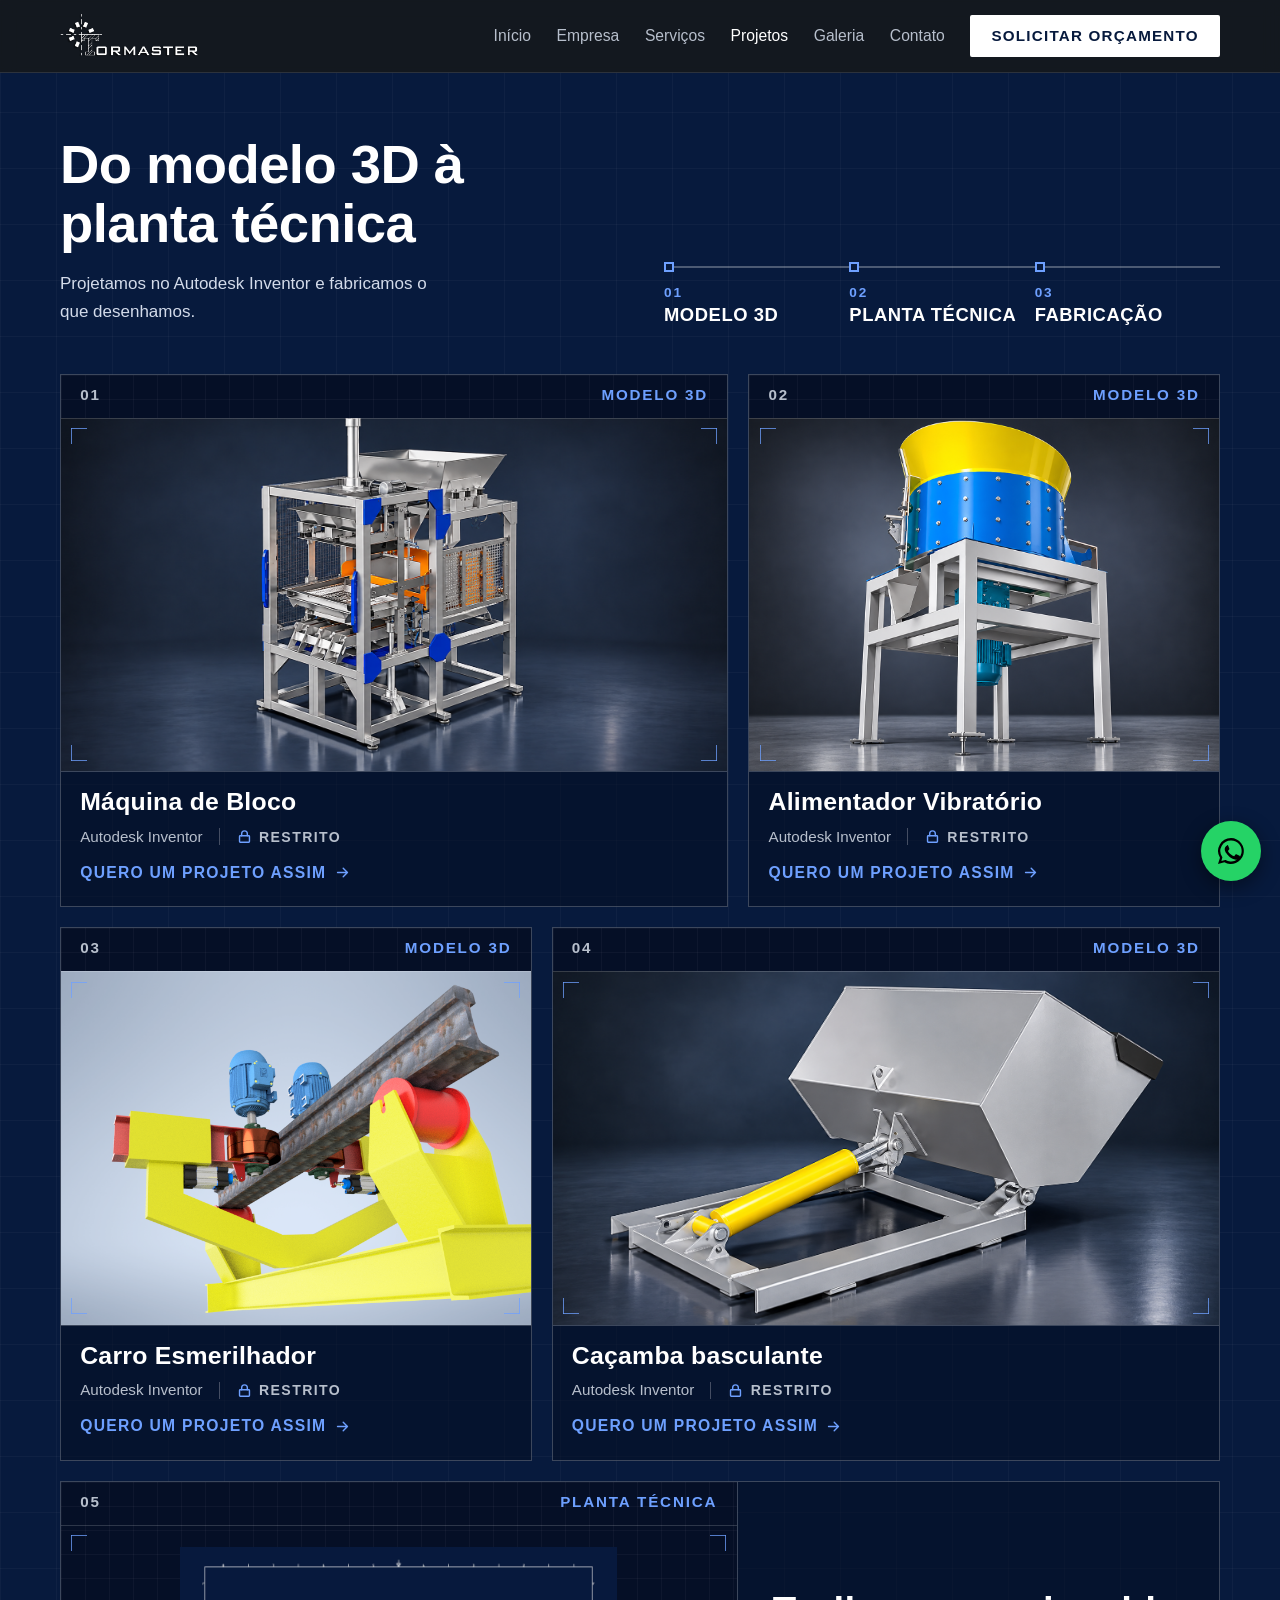
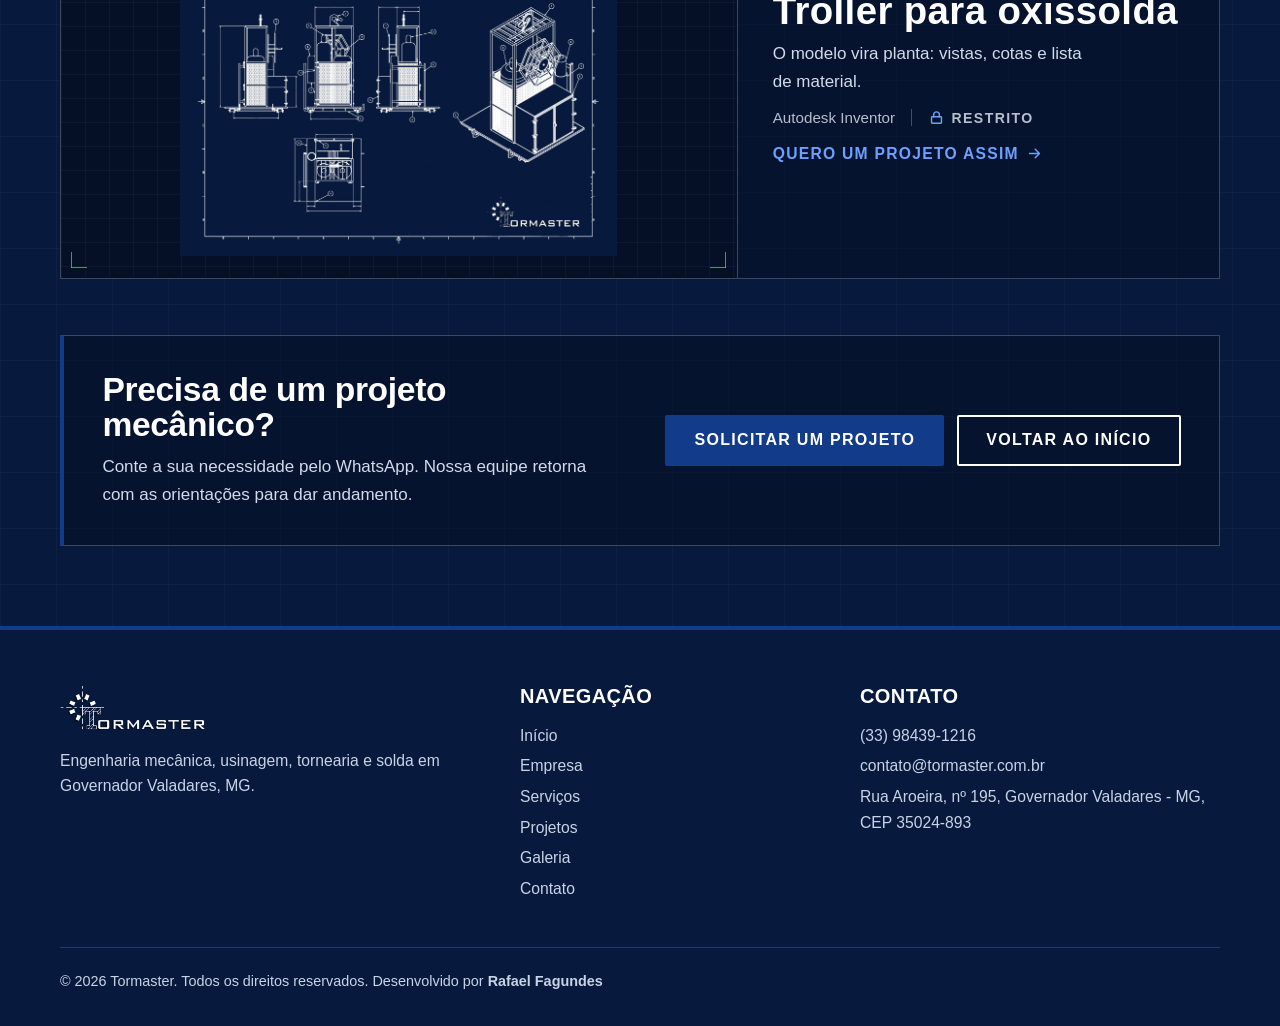
==== commit 02208be2: "fix: name projeto" ====
--- a/projetos.html
+++ b/projetos.html
@@ -92,7 +92,7 @@
                     <span class="escudo"></span>
                 </div>
                 <div class="pj-info">
-                    <h2>Carro esmerilhador</h2>
+                    <h2>Carro Esmerilhador</h2>
                     <p class="meta">Autodesk Inventor<span class="tranca"><svg viewBox="0 0 24 24" aria-hidden="true"><rect x="5" y="11" width="14" height="9" rx="1" /><path d="M8 11V8a4 4 0 0 1 8 0v3" /></svg>Restrito</span></p>
                     <a class="cta" href="https://wa.me/5533984391216?text=Ol%C3%A1%21%20Vi%20o%20projeto%20%22Carro%20esmerilhador%22%20no%20site%20da%20Tormaster%20e%20gostaria%20de%20um%20projeto%20parecido." target="_blank" rel="noopener">Quero um projeto assim<svg viewBox="0 0 24 24" aria-hidden="true"><path d="M5 12h14M13 6l6 6-6 6" /></svg></a>
                 </div>
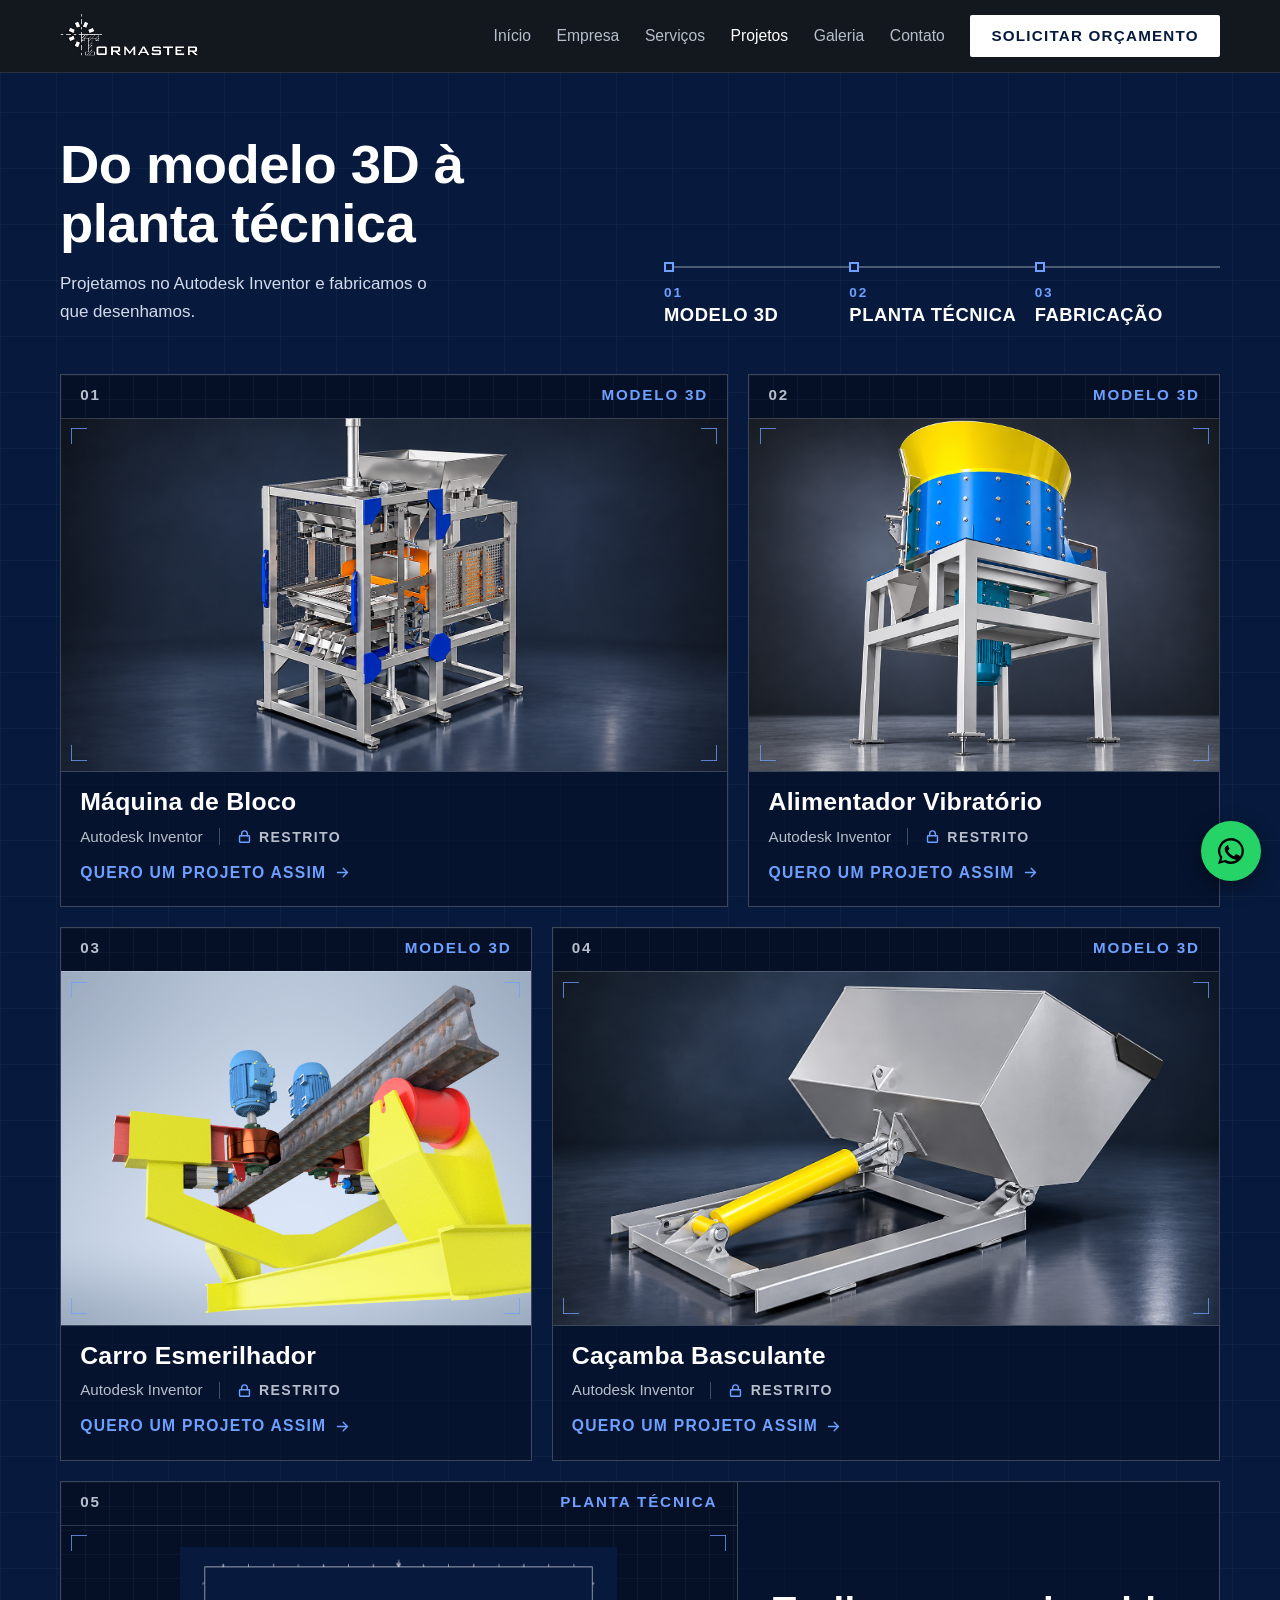
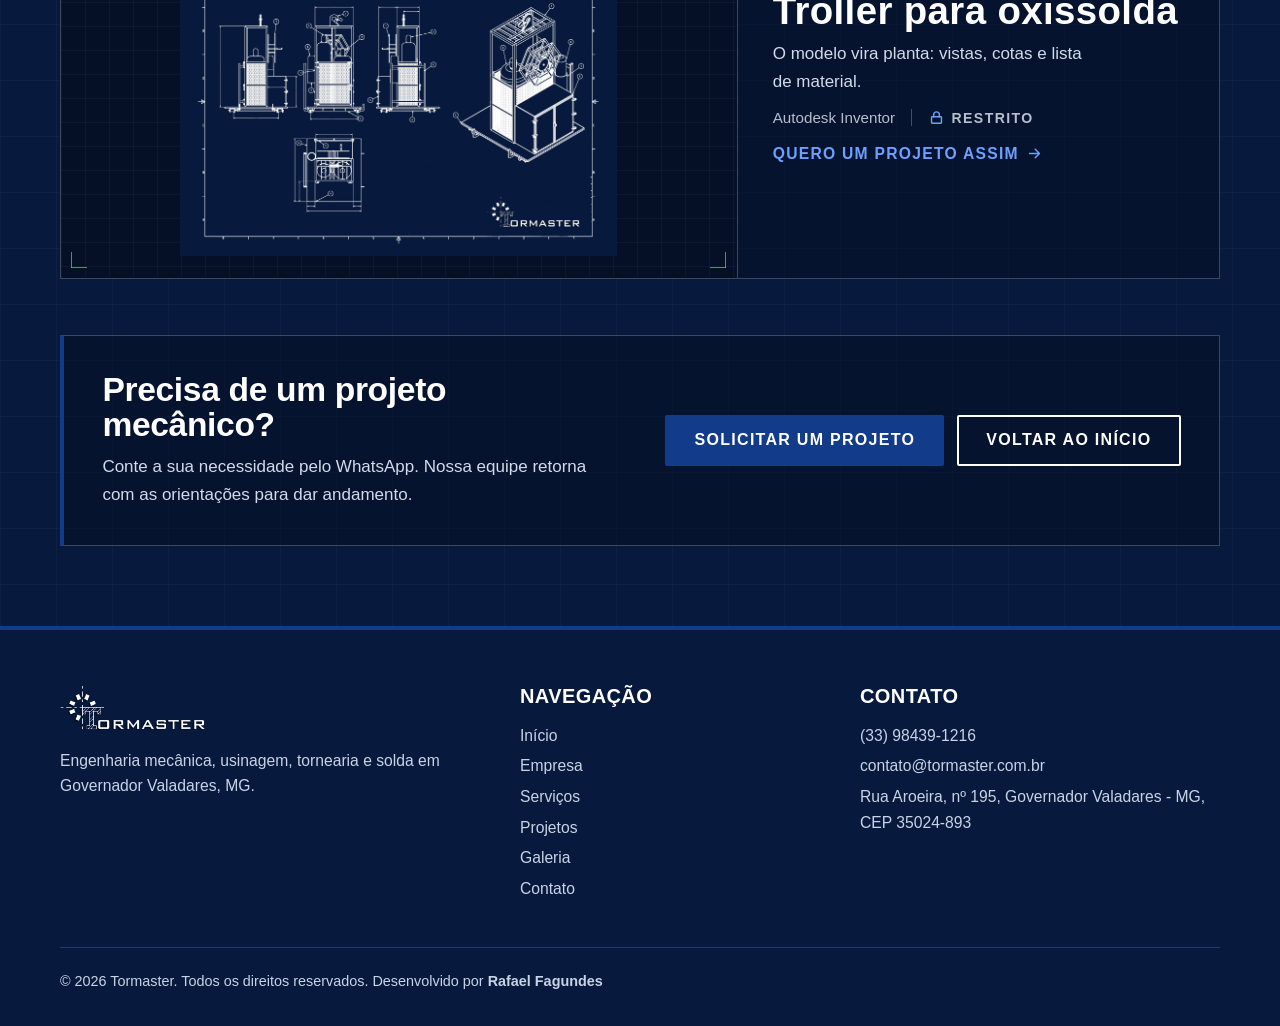
==== commit 43fcd957: "fix: name projeto" ====
--- a/projetos.html
+++ b/projetos.html
@@ -107,7 +107,7 @@
                     <span class="escudo"></span>
                 </div>
                 <div class="pj-info">
-                    <h2>Caçamba basculante</h2>
+                    <h2>Caçamba Basculante</h2>
                     <p class="meta">Autodesk Inventor<span class="tranca"><svg viewBox="0 0 24 24" aria-hidden="true"><rect x="5" y="11" width="14" height="9" rx="1" /><path d="M8 11V8a4 4 0 0 1 8 0v3" /></svg>Restrito</span></p>
                     <a class="cta" href="https://wa.me/5533984391216?text=Ol%C3%A1%21%20Vi%20o%20projeto%20%22Ca%C3%A7amba%20basculante%22%20no%20site%20da%20Tormaster%20e%20gostaria%20de%20um%20projeto%20parecido." target="_blank" rel="noopener">Quero um projeto assim<svg viewBox="0 0 24 24" aria-hidden="true"><path d="M5 12h14M13 6l6 6-6 6" /></svg></a>
                 </div>
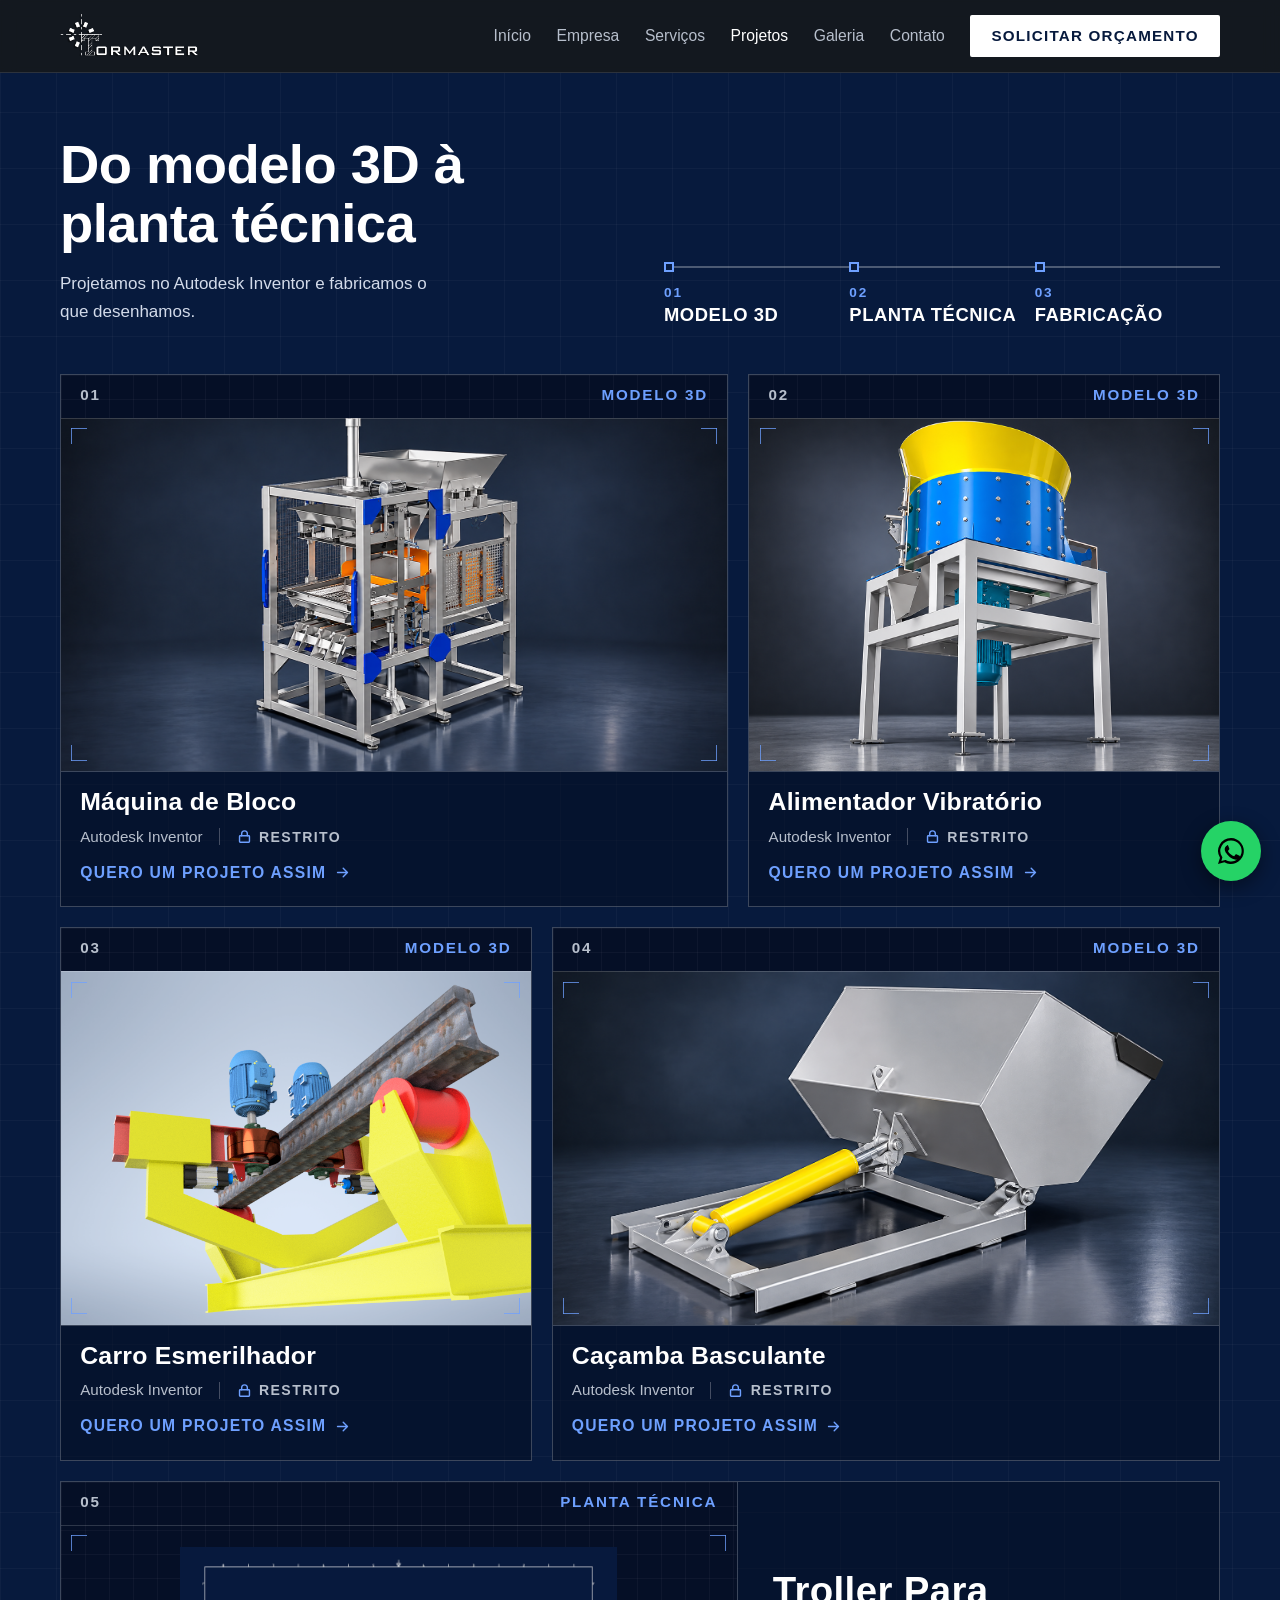
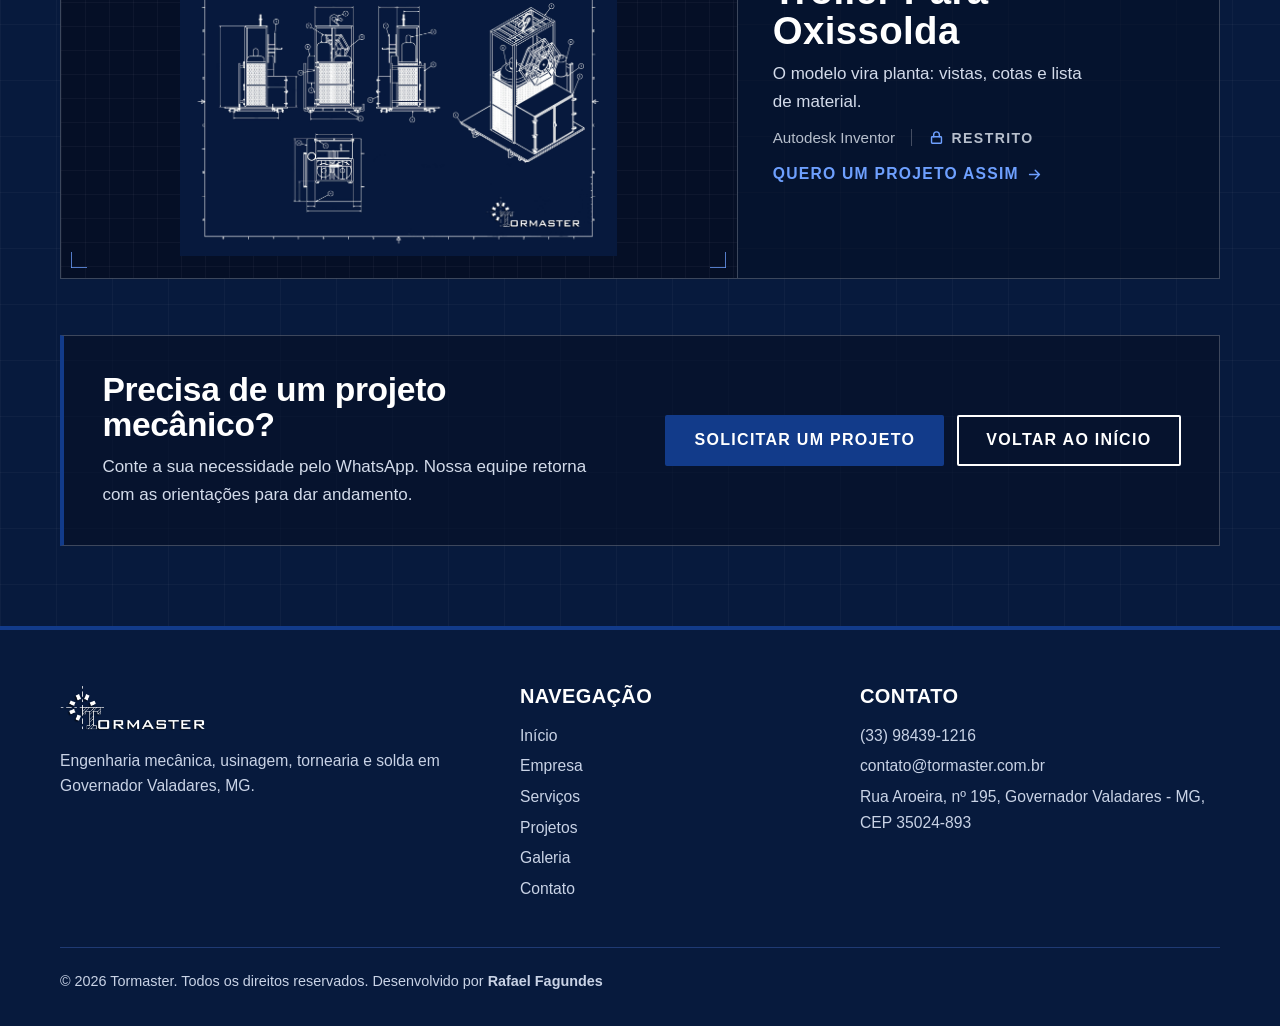
==== commit da193a58: "fix: name projeto" ====
--- a/projetos.html
+++ b/projetos.html
@@ -122,7 +122,7 @@
                     <span class="escudo"></span>
                 </div>
                 <div class="pj-info">
-                    <h2>Troller para oxissolda</h2>
+                    <h2>Troller Para Oxissolda</h2>
                     <p class="txt">O modelo vira planta: vistas, cotas e lista de material.</p>
                     <p class="meta">Autodesk Inventor<span class="tranca"><svg viewBox="0 0 24 24" aria-hidden="true"><rect x="5" y="11" width="14" height="9" rx="1" /><path d="M8 11V8a4 4 0 0 1 8 0v3" /></svg>Restrito</span></p>
                     <a class="cta" href="https://wa.me/5533984391216?text=Ol%C3%A1%21%20Vi%20o%20projeto%20%22Troller%20para%20oxissolda%22%20no%20site%20da%20Tormaster%20e%20gostaria%20de%20um%20projeto%20parecido." target="_blank" rel="noopener">Quero um projeto assim<svg viewBox="0 0 24 24" aria-hidden="true"><path d="M5 12h14M13 6l6 6-6 6" /></svg></a>
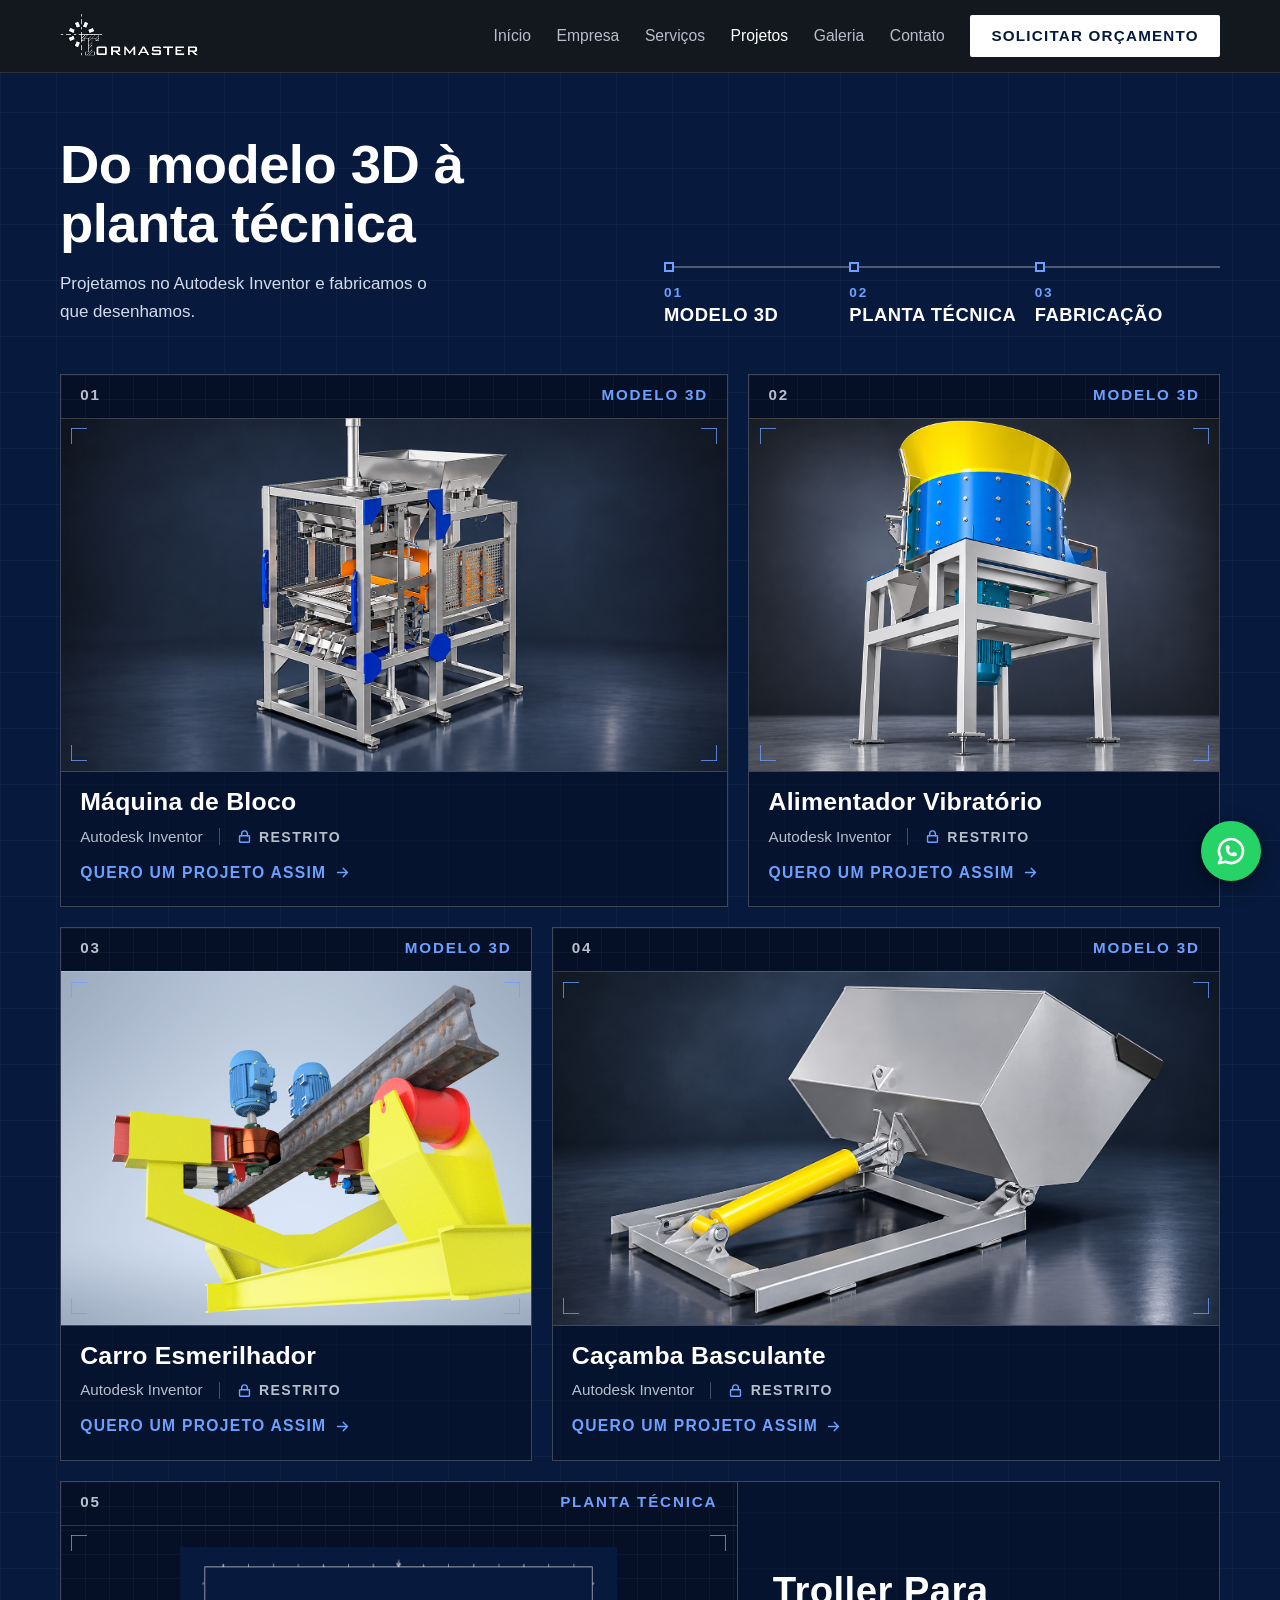
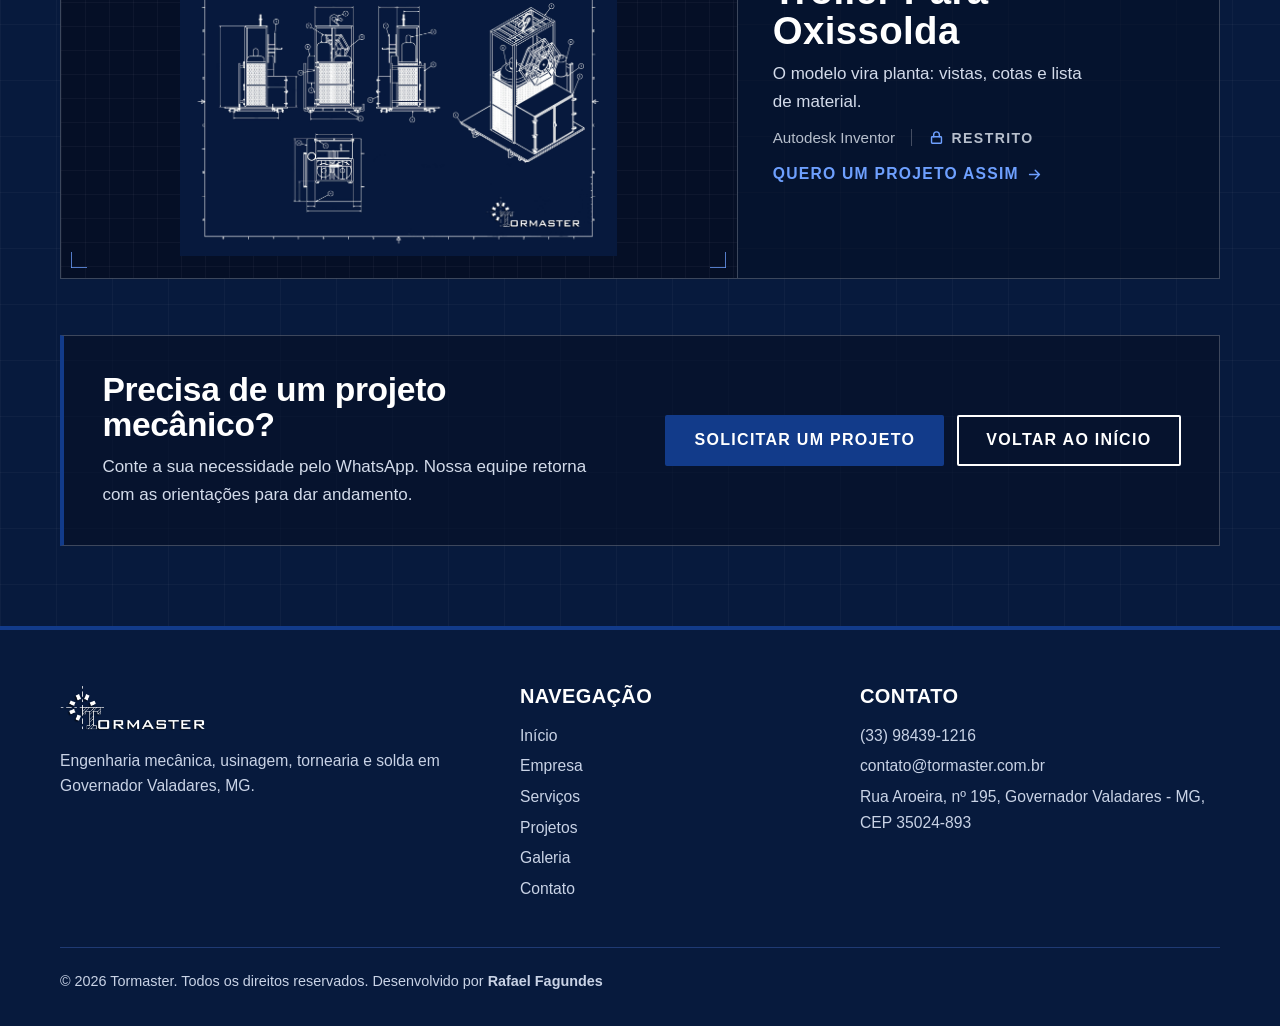
==== commit 0692c7e8: "fix: wpp svg flutuante" ====
--- a/projetos.html
+++ b/projetos.html
@@ -10,7 +10,8 @@
     <meta name="robots" content="noimageindex">
     <meta name="theme-color" content="#0a1f44">
     <meta property="og:title" content="Projetos | TORMASTER">
-    <meta property="og:description" content="Do modelo 3D à planta técnica: projetos mecânicos desenvolvidos e fabricados pela Tormaster em Governador Valadares, MG.">
+    <meta property="og:description"
+        content="Do modelo 3D à planta técnica: projetos mecânicos desenvolvidos e fabricados pela Tormaster em Governador Valadares, MG.">
     <meta property="og:type" content="website">
     <link rel="icon" href="favicon.ico?v=3" sizes="any">
     <link rel="icon" type="image/png" sizes="32x32" href="favicon-32.png?v=3">
@@ -21,8 +22,9 @@
 <body class="pg-proj">
     <header>
         <div class="wrap bar"><a class="logo" href="index.html" aria-label="TORMASTER, início"><img
-                    src="assets/img/logo_tm.png" alt="TORMASTER" id="logoTM" class="logo-img" decoding="async"></a> <button class="burger"
-                aria-label="Abrir menu" aria-expanded="false" aria-controls="menu"><span></span></button>
+                    src="assets/img/logo_tm.png" alt="TORMASTER" id="logoTM" class="logo-img" decoding="async"></a>
+            <button class="burger" aria-label="Abrir menu" aria-expanded="false"
+                aria-controls="menu"><span></span></button>
             <nav id="menu" aria-label="Principal">
                 <ul>
                     <li><a href="index.html#inicio">Início</a></li>
@@ -52,88 +54,135 @@
             </section>
 
             <section class="vitrine" aria-label="Projetos desenvolvidos">
-            <article class="pj larga" style="--i:0">
-                <div class="vista cobre">
-                    <img src="assets/projetos/maquina-processamento.png"
-                        alt="Modelo 3D renderizado de uma máquina de processamento em aço inox, com funil, peneira vibratória e atuadores pneumáticos, em estrutura com cantoneiras azuis"
-                        width="1672" height="941" decoding="async" draggable="false">
-                    <span class="n">01</span>
-                    <span class="tipo">Modelo 3D</span>
-                    <span class="escudo"></span>
-                </div>
-                <div class="pj-info">
-                    <h2>Máquina de Bloco</h2>
-                    <p class="meta">Autodesk Inventor<span class="tranca"><svg viewBox="0 0 24 24" aria-hidden="true"><rect x="5" y="11" width="14" height="9" rx="1" /><path d="M8 11V8a4 4 0 0 1 8 0v3" /></svg>Restrito</span></p>
-                    <a class="cta" href="https://wa.me/5533984391216?text=Ol%C3%A1%21%20Vi%20o%20projeto%20%22M%C3%A1quina%20de%20processamento%22%20no%20site%20da%20Tormaster%20e%20gostaria%20de%20um%20projeto%20parecido." target="_blank" rel="noopener">Quero um projeto assim<svg viewBox="0 0 24 24" aria-hidden="true"><path d="M5 12h14M13 6l6 6-6 6" /></svg></a>
-                </div>
-            </article>
-            <article class="pj estreita" style="--i:1">
-                <div class="vista cobre">
-                    <img src="assets/projetos/alimentador-vibratorio.png"
-                        alt="Modelo 3D renderizado de um alimentador vibratório: corpo azul com borda amarela sobre uma estrutura de aço, com motor elétrico embaixo"
-                        width="1375" height="1144" decoding="async" draggable="false" style="object-position:center 25%">
-                    <span class="n">02</span>
-                    <span class="tipo">Modelo 3D</span>
-                    <span class="escudo"></span>
-                </div>
-                <div class="pj-info">
-                    <h2>Alimentador Vibratório</h2>
-                    <p class="meta">Autodesk Inventor<span class="tranca"><svg viewBox="0 0 24 24" aria-hidden="true"><rect x="5" y="11" width="14" height="9" rx="1" /><path d="M8 11V8a4 4 0 0 1 8 0v3" /></svg>Restrito</span></p>
-                    <a class="cta" href="https://wa.me/5533984391216?text=Ol%C3%A1%21%20Vi%20o%20projeto%20%22Alimentador%20vibrat%C3%B3rio%22%20no%20site%20da%20Tormaster%20e%20gostaria%20de%20um%20projeto%20parecido." target="_blank" rel="noopener">Quero um projeto assim<svg viewBox="0 0 24 24" aria-hidden="true"><path d="M5 12h14M13 6l6 6-6 6" /></svg></a>
-                </div>
-            </article>
-            <article class="pj estreita" style="--i:2">
-                <div class="vista cobre">
-                    <img src="assets/projetos/carro-esmerilhador4.png"
-                        alt="Modelo 3D renderizado do carro esmerilhador: estrutura amarela com dois motores elétricos azuis sobre um trilho de aço"
-                        width="1600" height="1200" loading="lazy" decoding="async" draggable="false">
-                    <span class="n">03</span>
-                    <span class="tipo">Modelo 3D</span>
-                    <span class="escudo"></span>
-                </div>
-                <div class="pj-info">
-                    <h2>Carro Esmerilhador</h2>
-                    <p class="meta">Autodesk Inventor<span class="tranca"><svg viewBox="0 0 24 24" aria-hidden="true"><rect x="5" y="11" width="14" height="9" rx="1" /><path d="M8 11V8a4 4 0 0 1 8 0v3" /></svg>Restrito</span></p>
-                    <a class="cta" href="https://wa.me/5533984391216?text=Ol%C3%A1%21%20Vi%20o%20projeto%20%22Carro%20esmerilhador%22%20no%20site%20da%20Tormaster%20e%20gostaria%20de%20um%20projeto%20parecido." target="_blank" rel="noopener">Quero um projeto assim<svg viewBox="0 0 24 24" aria-hidden="true"><path d="M5 12h14M13 6l6 6-6 6" /></svg></a>
-                </div>
-            </article>
-            <article class="pj larga" style="--i:3">
-                <div class="vista cobre">
-                    <img src="assets/projetos/cacamba-basculante.png"
-                        alt="Modelo 3D renderizado de uma caçamba basculante em aço inox, inclinada por um cilindro hidráulico amarelo sobre uma base de perfis"
-                        width="1607" height="979" loading="lazy" decoding="async" draggable="false">
-                    <span class="n">04</span>
-                    <span class="tipo">Modelo 3D</span>
-                    <span class="escudo"></span>
-                </div>
-                <div class="pj-info">
-                    <h2>Caçamba Basculante</h2>
-                    <p class="meta">Autodesk Inventor<span class="tranca"><svg viewBox="0 0 24 24" aria-hidden="true"><rect x="5" y="11" width="14" height="9" rx="1" /><path d="M8 11V8a4 4 0 0 1 8 0v3" /></svg>Restrito</span></p>
-                    <a class="cta" href="https://wa.me/5533984391216?text=Ol%C3%A1%21%20Vi%20o%20projeto%20%22Ca%C3%A7amba%20basculante%22%20no%20site%20da%20Tormaster%20e%20gostaria%20de%20um%20projeto%20parecido." target="_blank" rel="noopener">Quero um projeto assim<svg viewBox="0 0 24 24" aria-hidden="true"><path d="M5 12h14M13 6l6 6-6 6" /></svg></a>
-                </div>
-            </article>
-            <article class="pj destaque" style="--i:4">
-                <div class="vista contem">
-                    <img src="assets/projetos/trole-desenho.jpg"
-                        alt="Folha de desenho técnico de um troller para oxissolda, com os dados reservados"
-                        width="1100" height="777" loading="lazy" decoding="async" draggable="false">
-                    <span class="n">05</span>
-                    <span class="tipo">Planta técnica</span>
-                    <span class="escudo"></span>
-                </div>
-                <div class="pj-info">
-                    <h2>Troller Para Oxissolda</h2>
-                    <p class="txt">O modelo vira planta: vistas, cotas e lista de material.</p>
-                    <p class="meta">Autodesk Inventor<span class="tranca"><svg viewBox="0 0 24 24" aria-hidden="true"><rect x="5" y="11" width="14" height="9" rx="1" /><path d="M8 11V8a4 4 0 0 1 8 0v3" /></svg>Restrito</span></p>
-                    <a class="cta" href="https://wa.me/5533984391216?text=Ol%C3%A1%21%20Vi%20o%20projeto%20%22Troller%20para%20oxissolda%22%20no%20site%20da%20Tormaster%20e%20gostaria%20de%20um%20projeto%20parecido." target="_blank" rel="noopener">Quero um projeto assim<svg viewBox="0 0 24 24" aria-hidden="true"><path d="M5 12h14M13 6l6 6-6 6" /></svg></a>
-                </div>
-            </article>
+                <article class="pj larga" style="--i:0">
+                    <div class="vista cobre">
+                        <img src="assets/projetos/maquina-processamento.png"
+                            alt="Modelo 3D renderizado de uma máquina de processamento em aço inox, com funil, peneira vibratória e atuadores pneumáticos, em estrutura com cantoneiras azuis"
+                            width="1672" height="941" decoding="async" draggable="false">
+                        <span class="n">01</span>
+                        <span class="tipo">Modelo 3D</span>
+                        <span class="escudo"></span>
+                    </div>
+                    <div class="pj-info">
+                        <h2>Máquina de Bloco</h2>
+                        <p class="meta">Autodesk Inventor<span class="tranca"><svg viewBox="0 0 24 24"
+                                    aria-hidden="true">
+                                    <rect x="5" y="11" width="14" height="9" rx="1" />
+                                    <path d="M8 11V8a4 4 0 0 1 8 0v3" />
+                                </svg>Restrito</span></p>
+                        <a class="cta"
+                            href="https://wa.me/5533984391216?text=Ol%C3%A1%21%20Vi%20o%20projeto%20%22M%C3%A1quina%20de%20processamento%22%20no%20site%20da%20Tormaster%20e%20gostaria%20de%20um%20projeto%20parecido."
+                            target="_blank" rel="noopener">Quero um projeto assim<svg viewBox="0 0 24 24"
+                                aria-hidden="true">
+                                <path d="M5 12h14M13 6l6 6-6 6" />
+                            </svg></a>
+                    </div>
+                </article>
+                <article class="pj estreita" style="--i:1">
+                    <div class="vista cobre">
+                        <img src="assets/projetos/alimentador-vibratorio.png"
+                            alt="Modelo 3D renderizado de um alimentador vibratório: corpo azul com borda amarela sobre uma estrutura de aço, com motor elétrico embaixo"
+                            width="1375" height="1144" decoding="async" draggable="false"
+                            style="object-position:center 25%">
+                        <span class="n">02</span>
+                        <span class="tipo">Modelo 3D</span>
+                        <span class="escudo"></span>
+                    </div>
+                    <div class="pj-info">
+                        <h2>Alimentador Vibratório</h2>
+                        <p class="meta">Autodesk Inventor<span class="tranca"><svg viewBox="0 0 24 24"
+                                    aria-hidden="true">
+                                    <rect x="5" y="11" width="14" height="9" rx="1" />
+                                    <path d="M8 11V8a4 4 0 0 1 8 0v3" />
+                                </svg>Restrito</span></p>
+                        <a class="cta"
+                            href="https://wa.me/5533984391216?text=Ol%C3%A1%21%20Vi%20o%20projeto%20%22Alimentador%20vibrat%C3%B3rio%22%20no%20site%20da%20Tormaster%20e%20gostaria%20de%20um%20projeto%20parecido."
+                            target="_blank" rel="noopener">Quero um projeto assim<svg viewBox="0 0 24 24"
+                                aria-hidden="true">
+                                <path d="M5 12h14M13 6l6 6-6 6" />
+                            </svg></a>
+                    </div>
+                </article>
+                <article class="pj estreita" style="--i:2">
+                    <div class="vista cobre">
+                        <img src="assets/projetos/carro-esmerilhador4.png"
+                            alt="Modelo 3D renderizado do carro esmerilhador: estrutura amarela com dois motores elétricos azuis sobre um trilho de aço"
+                            width="1600" height="1200" loading="lazy" decoding="async" draggable="false">
+                        <span class="n">03</span>
+                        <span class="tipo">Modelo 3D</span>
+                        <span class="escudo"></span>
+                    </div>
+                    <div class="pj-info">
+                        <h2>Carro Esmerilhador</h2>
+                        <p class="meta">Autodesk Inventor<span class="tranca"><svg viewBox="0 0 24 24"
+                                    aria-hidden="true">
+                                    <rect x="5" y="11" width="14" height="9" rx="1" />
+                                    <path d="M8 11V8a4 4 0 0 1 8 0v3" />
+                                </svg>Restrito</span></p>
+                        <a class="cta"
+                            href="https://wa.me/5533984391216?text=Ol%C3%A1%21%20Vi%20o%20projeto%20%22Carro%20esmerilhador%22%20no%20site%20da%20Tormaster%20e%20gostaria%20de%20um%20projeto%20parecido."
+                            target="_blank" rel="noopener">Quero um projeto assim<svg viewBox="0 0 24 24"
+                                aria-hidden="true">
+                                <path d="M5 12h14M13 6l6 6-6 6" />
+                            </svg></a>
+                    </div>
+                </article>
+                <article class="pj larga" style="--i:3">
+                    <div class="vista cobre">
+                        <img src="assets/projetos/cacamba-basculante.png"
+                            alt="Modelo 3D renderizado de uma caçamba basculante em aço inox, inclinada por um cilindro hidráulico amarelo sobre uma base de perfis"
+                            width="1607" height="979" loading="lazy" decoding="async" draggable="false">
+                        <span class="n">04</span>
+                        <span class="tipo">Modelo 3D</span>
+                        <span class="escudo"></span>
+                    </div>
+                    <div class="pj-info">
+                        <h2>Caçamba Basculante</h2>
+                        <p class="meta">Autodesk Inventor<span class="tranca"><svg viewBox="0 0 24 24"
+                                    aria-hidden="true">
+                                    <rect x="5" y="11" width="14" height="9" rx="1" />
+                                    <path d="M8 11V8a4 4 0 0 1 8 0v3" />
+                                </svg>Restrito</span></p>
+                        <a class="cta"
+                            href="https://wa.me/5533984391216?text=Ol%C3%A1%21%20Vi%20o%20projeto%20%22Ca%C3%A7amba%20basculante%22%20no%20site%20da%20Tormaster%20e%20gostaria%20de%20um%20projeto%20parecido."
+                            target="_blank" rel="noopener">Quero um projeto assim<svg viewBox="0 0 24 24"
+                                aria-hidden="true">
+                                <path d="M5 12h14M13 6l6 6-6 6" />
+                            </svg></a>
+                    </div>
+                </article>
+                <article class="pj destaque" style="--i:4">
+                    <div class="vista contem">
+                        <img src="assets/projetos/trole-desenho.jpg"
+                            alt="Folha de desenho técnico de um troller para oxissolda, com os dados reservados"
+                            width="1100" height="777" loading="lazy" decoding="async" draggable="false">
+                        <span class="n">05</span>
+                        <span class="tipo">Planta técnica</span>
+                        <span class="escudo"></span>
+                    </div>
+                    <div class="pj-info">
+                        <h2>Troller Para Oxissolda</h2>
+                        <p class="txt">O modelo vira planta: vistas, cotas e lista de material.</p>
+                        <p class="meta">Autodesk Inventor<span class="tranca"><svg viewBox="0 0 24 24"
+                                    aria-hidden="true">
+                                    <rect x="5" y="11" width="14" height="9" rx="1" />
+                                    <path d="M8 11V8a4 4 0 0 1 8 0v3" />
+                                </svg>Restrito</span></p>
+                        <a class="cta"
+                            href="https://wa.me/5533984391216?text=Ol%C3%A1%21%20Vi%20o%20projeto%20%22Troller%20para%20oxissolda%22%20no%20site%20da%20Tormaster%20e%20gostaria%20de%20um%20projeto%20parecido."
+                            target="_blank" rel="noopener">Quero um projeto assim<svg viewBox="0 0 24 24"
+                                aria-hidden="true">
+                                <path d="M5 12h14M13 6l6 6-6 6" />
+                            </svg></a>
+                    </div>
+                </article>
             </section>
 
             <section class="pedido">
                 <div>
                     <h2>Precisa de um projeto mecânico?</h2>
-                    <p>Conte a sua necessidade pelo WhatsApp. Nossa equipe retorna com as orientações para dar andamento.</p>
+                    <p>Conte a sua necessidade pelo WhatsApp. Nossa equipe retorna com as orientações para dar
+                        andamento.</p>
                 </div>
                 <div class="acoes"><a class="btn azul"
                         href="https://wa.me/5533984391216?text=Ol%C3%A1!%20Gostaria%20de%20solicitar%20um%20projeto%20mec%C3%A2nico."
@@ -145,7 +194,8 @@
     <footer>
         <div class="wrap">
             <div class="rod">
-                <div><a class="logo" href="index.html" aria-label="TORMASTER, início"><img src="assets/img/logo_tm.png" alt="TORMASTER" class="logo-img" loading="lazy" decoding="async"></a>
+                <div><a class="logo" href="index.html" aria-label="TORMASTER, início"><img src="assets/img/logo_tm.png"
+                            alt="TORMASTER" class="logo-img" loading="lazy" decoding="async"></a>
                     <p style="margin-top:1rem">Engenharia mecânica, usinagem, tornearia e solda em Governador Valadares,
                         MG.</p>
                 </div>
@@ -174,9 +224,12 @@
             </div>
         </div>
     </footer><a class="flut" href="https://wa.me/5533984391216" target="_blank" rel="noopener"
-        aria-label="Conversar pelo WhatsApp"><svg viewBox="0 0 32 32" aria-hidden="true">
-            <path
-                d="M16 3a13 13 0 0 0-11 19.8L3 29l6.4-1.7A13 13 0 1 0 16 3zm0 2.4a10.6 10.6 0 1 1-5.4 19.7l-.4-.2-3.8 1 1-3.7-.3-.4A10.6 10.6 0 0 1 16 5.4zm-4 5.3c-.3 0-.7.1-1 .5-.4.4-1.300 1.300-1.300 3.100s1.300 3.600 1.500 3.800c.2.300 2.600 4.100 6.400 5.600 3.200 1.200 3.800 1 4.500.9.700-.1 2.200-.9 2.500-1.800.3-.9.3-1.600.2-1.800-.1-.2-.4-.3-.8-.5l-2.600-1.200c-.3-.1-.6-.2-.9.200l-1.100 1.400c-.2.300-.5.300-.9.100-.4-.2-1.700-.6-3.200-2-1.200-1-2-2.300-2.200-2.700-.2-.4 0-.6.200-.8l.6-.7c.2-.2.200-.4.400-.6.100-.3.100-.5 0-.7l-1.200-2.900c-.3-.7-.6-.6-.9-.6z" />
+        aria-label="Conversar pelo WhatsApp"><svg xmlns="http://www.w3.org/2000/svg" width="24" height="24"
+            viewBox="0 0 24 24" fill="none" stroke="currentColor" stroke-width="2" stroke-linecap="round"
+            stroke-linejoin="round" class="icon icon-tabler icons-tabler-outline icon-tabler-brand-whatsapp">
+            <path stroke="none" d="M0 0h24v24H0z" fill="none" />
+            <path d="M3 21l1.65 -3.8a9 9 0 1 1 3.4 2.9l-5.05 .9" />
+            <path d="M9 10a.5 .5 0 0 0 1 0v-1a.5 .5 0 0 0 -1 0v1a5 5 0 0 0 5 5h1a.5 .5 0 0 0 0 -1h-1a.5 .5 0 0 0 0 1" />
         </svg></a>
     <script>
         // Menu mobile
@@ -197,4 +250,4 @@
     </script>
 </body>
 
-</html>
+</html>
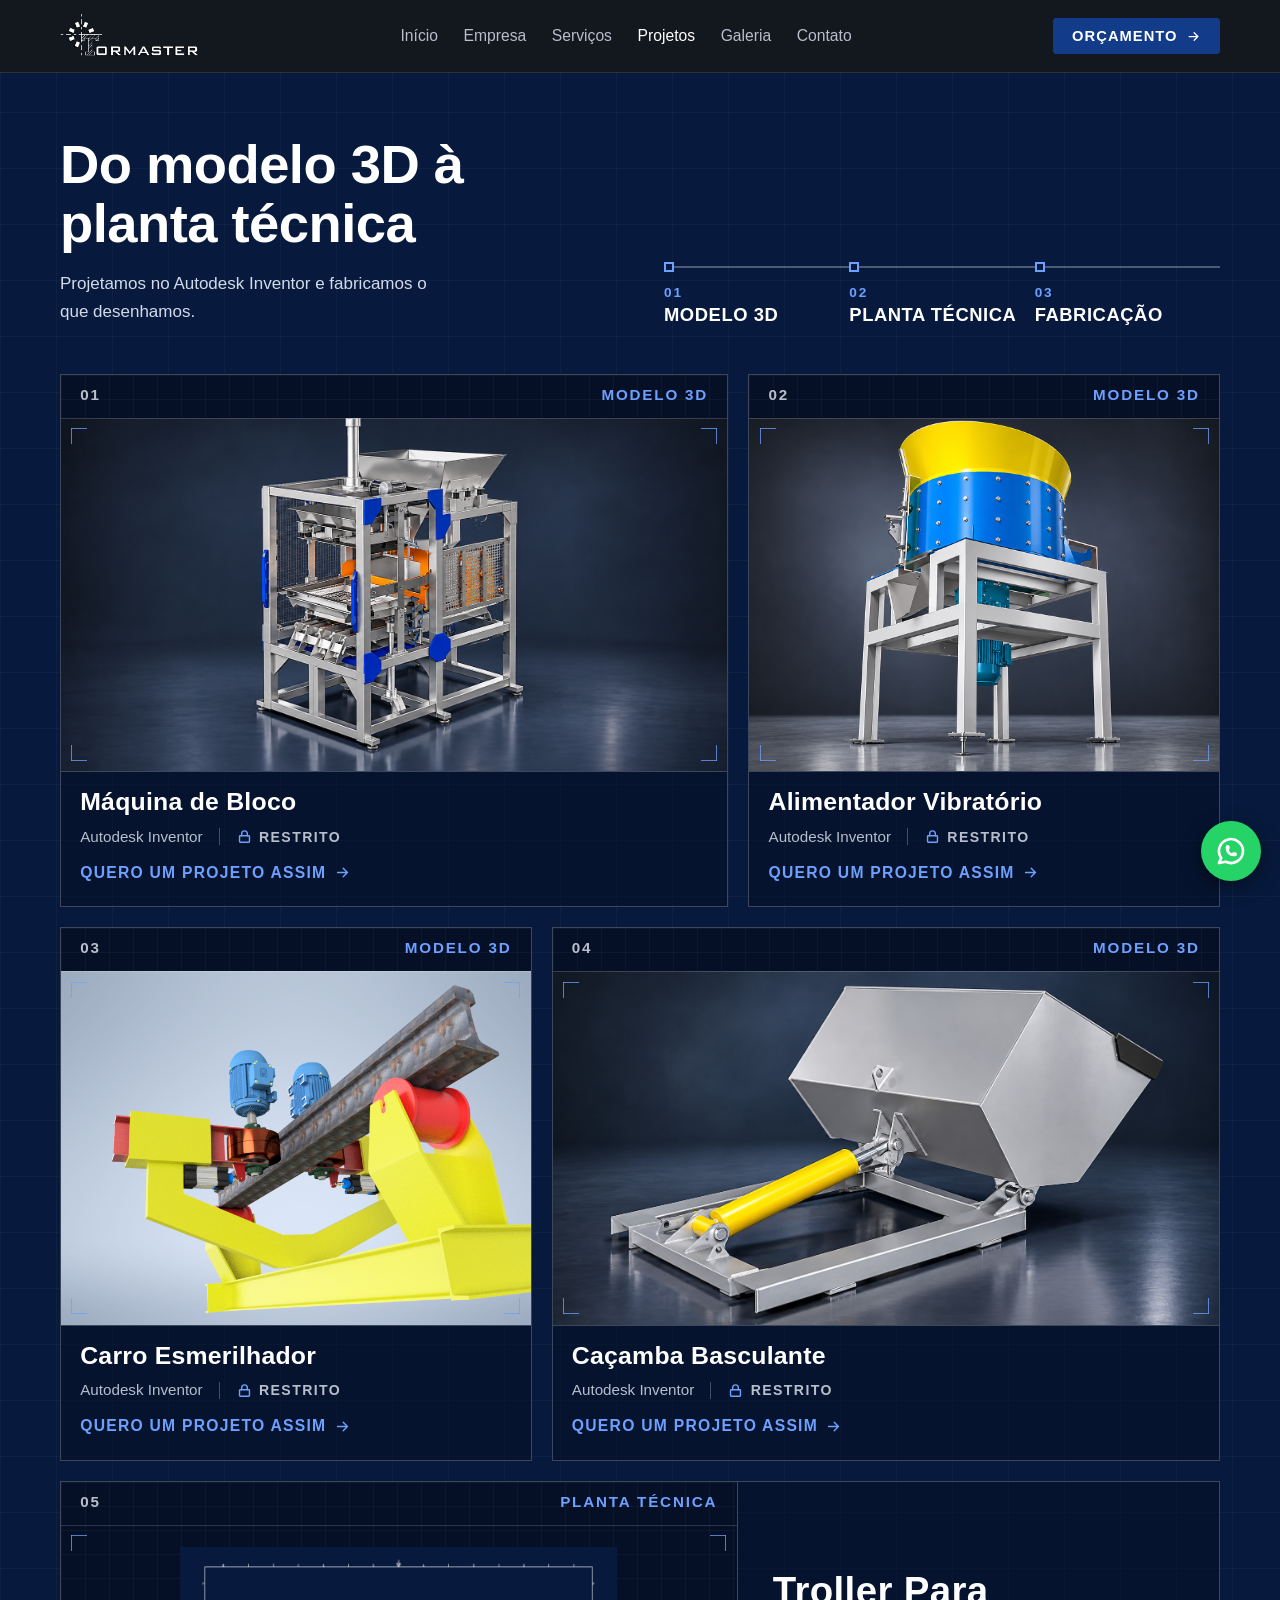
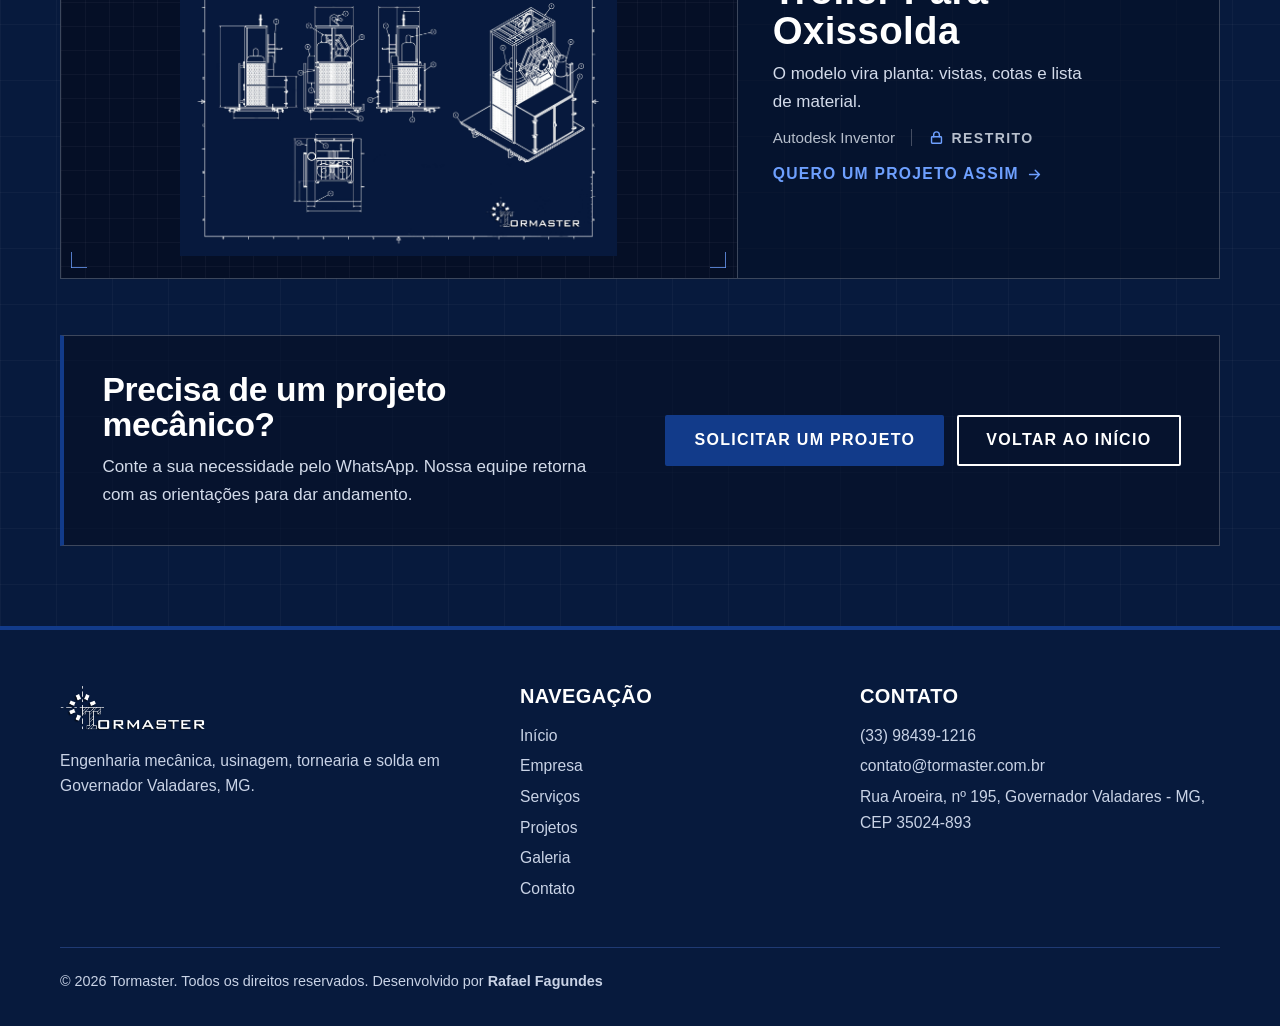
==== commit 24c2f5e9: "feat: repagina btn orçamento" ====
--- a/projetos.html
+++ b/projetos.html
@@ -23,8 +23,6 @@
     <header>
         <div class="wrap bar"><a class="logo" href="index.html" aria-label="TORMASTER, início"><img
                     src="assets/img/logo_tm.png" alt="TORMASTER" id="logoTM" class="logo-img" decoding="async"></a>
-            <button class="burger" aria-label="Abrir menu" aria-expanded="false"
-                aria-controls="menu"><span></span></button>
             <nav id="menu" aria-label="Principal">
                 <ul>
                     <li><a href="index.html#inicio">Início</a></li>
@@ -33,10 +31,16 @@
                     <li><a href="projetos.html" aria-current="page" style="color:#fff">Projetos</a></li>
                     <li><a href="index.html#galeria">Galeria</a></li>
                     <li><a href="index.html#contato">Contato</a></li>
-                    <li><a class="btn" href="https://wa.me/5533984391216" target="_blank" rel="noopener">Solicitar
-                            orçamento</a></li>
                 </ul>
             </nav>
+            <div class="bar-acoes">
+                <button class="burger" aria-label="Abrir menu" aria-expanded="false"
+                    aria-controls="menu"><span></span></button>
+                <a class="btn-cta" href="https://wa.me/5533984391216" target="_blank" rel="noopener">Orçamento<svg
+                        viewBox="0 0 24 24" aria-hidden="true">
+                        <path d="M5 12h14M13 6l6 6-6 6" />
+                    </svg></a>
+            </div>
         </div>
     </header>
     <main>
--- a/assets/style.css
+++ b/assets/style.css
@@ -134,6 +134,55 @@
     min-width: 0
 }
 
+.bar nav {
+    order: 1
+}
+
+.bar-acoes {
+    display: flex;
+    align-items: center;
+    gap: .85rem;
+    order: 2
+}
+
+.btn-cta {
+    display: inline-flex;
+    align-items: center;
+    gap: .5rem;
+    padding: .62rem 1.15rem;
+    font: 700 .92rem/1 "Barlow Condensed", "Arial Narrow", sans-serif;
+    text-transform: uppercase;
+    letter-spacing: .07em;
+    white-space: nowrap;
+    text-decoration: none;
+    color: var(--branco);
+    background: var(--azul2);
+    border: 1px solid var(--azul2);
+    border-radius: 3px;
+    transition: background .2s, border-color .2s
+}
+
+.btn-cta svg {
+    width: 15px;
+    height: 15px;
+    flex: none;
+    fill: none;
+    stroke: currentColor;
+    stroke-width: 2;
+    stroke-linecap: round;
+    stroke-linejoin: round;
+    transition: transform .25s
+}
+
+.btn-cta:hover {
+    background: 0 0;
+    border-color: var(--branco)
+}
+
+.btn-cta:hover svg {
+    transform: translateX(3px)
+}
+
 .logo-img,
 #logoTM {
     display: block;
@@ -170,16 +219,6 @@
 }
 
 nav a:hover {
-    color: var(--branco)
-}
-
-nav .btn {
-    color: var(--azul-escuro);
-    padding: .7rem 1.2rem;
-    font-size: .95rem
-}
-
-nav .btn:hover {
     color: var(--branco)
 }
 
@@ -1316,10 +1355,14 @@
         border-bottom: 1px solid var(--linha)
     }
 
-    nav li:last-child a {
-        border: 2px solid var(--branco);
-        text-align: center;
-        margin-top: 1rem
+    .btn-cta {
+        padding: .55rem .9rem;
+        font-size: .82rem
+    }
+
+    .btn-cta svg {
+        width: 13px;
+        height: 13px
     }
 }
 
